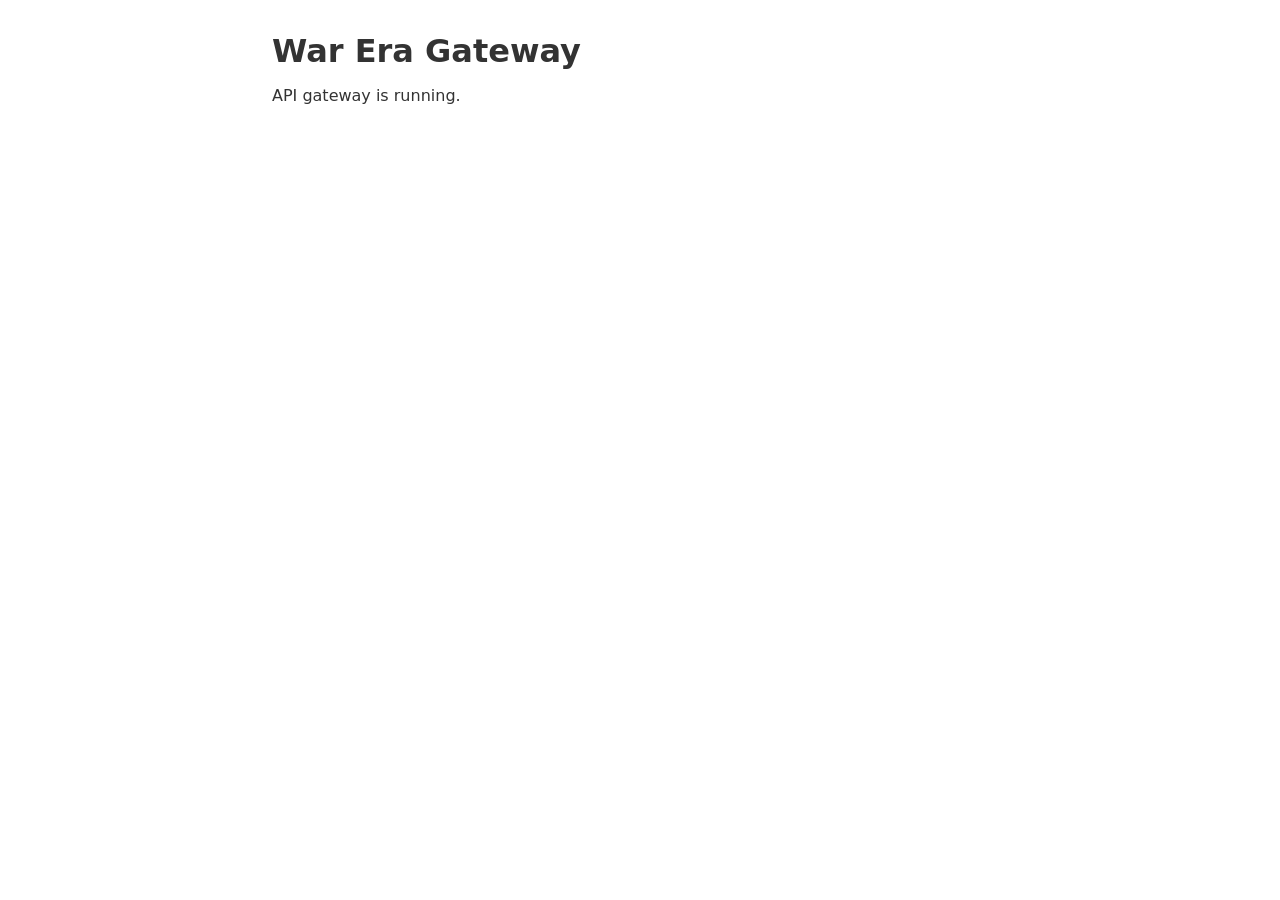
==== static/index.html @ 9d525f15 "Static files" ====
<!DOCTYPE html>
<html lang="en">
<head>
    <meta charset="UTF-8">
    <meta name="viewport" content="width=device-width, initial-scale=1.0">
    <title>War Era Gateway</title>
    <link rel="stylesheet" href="/static/style.css">
</head>
<body>
    <h1>War Era Gateway</h1>
    <p>API gateway is running.</p>
</body>
</html>
---- static/style.css ----
* {
    margin: 0;
    padding: 0;
    box-sizing: border-box;
}

body {
    font-family: system-ui, -apple-system, sans-serif;
    max-width: 800px;
    margin: 0 auto;
    padding: 2rem;
    color: #333;
}

h1 {
    margin-bottom: 1rem;
}
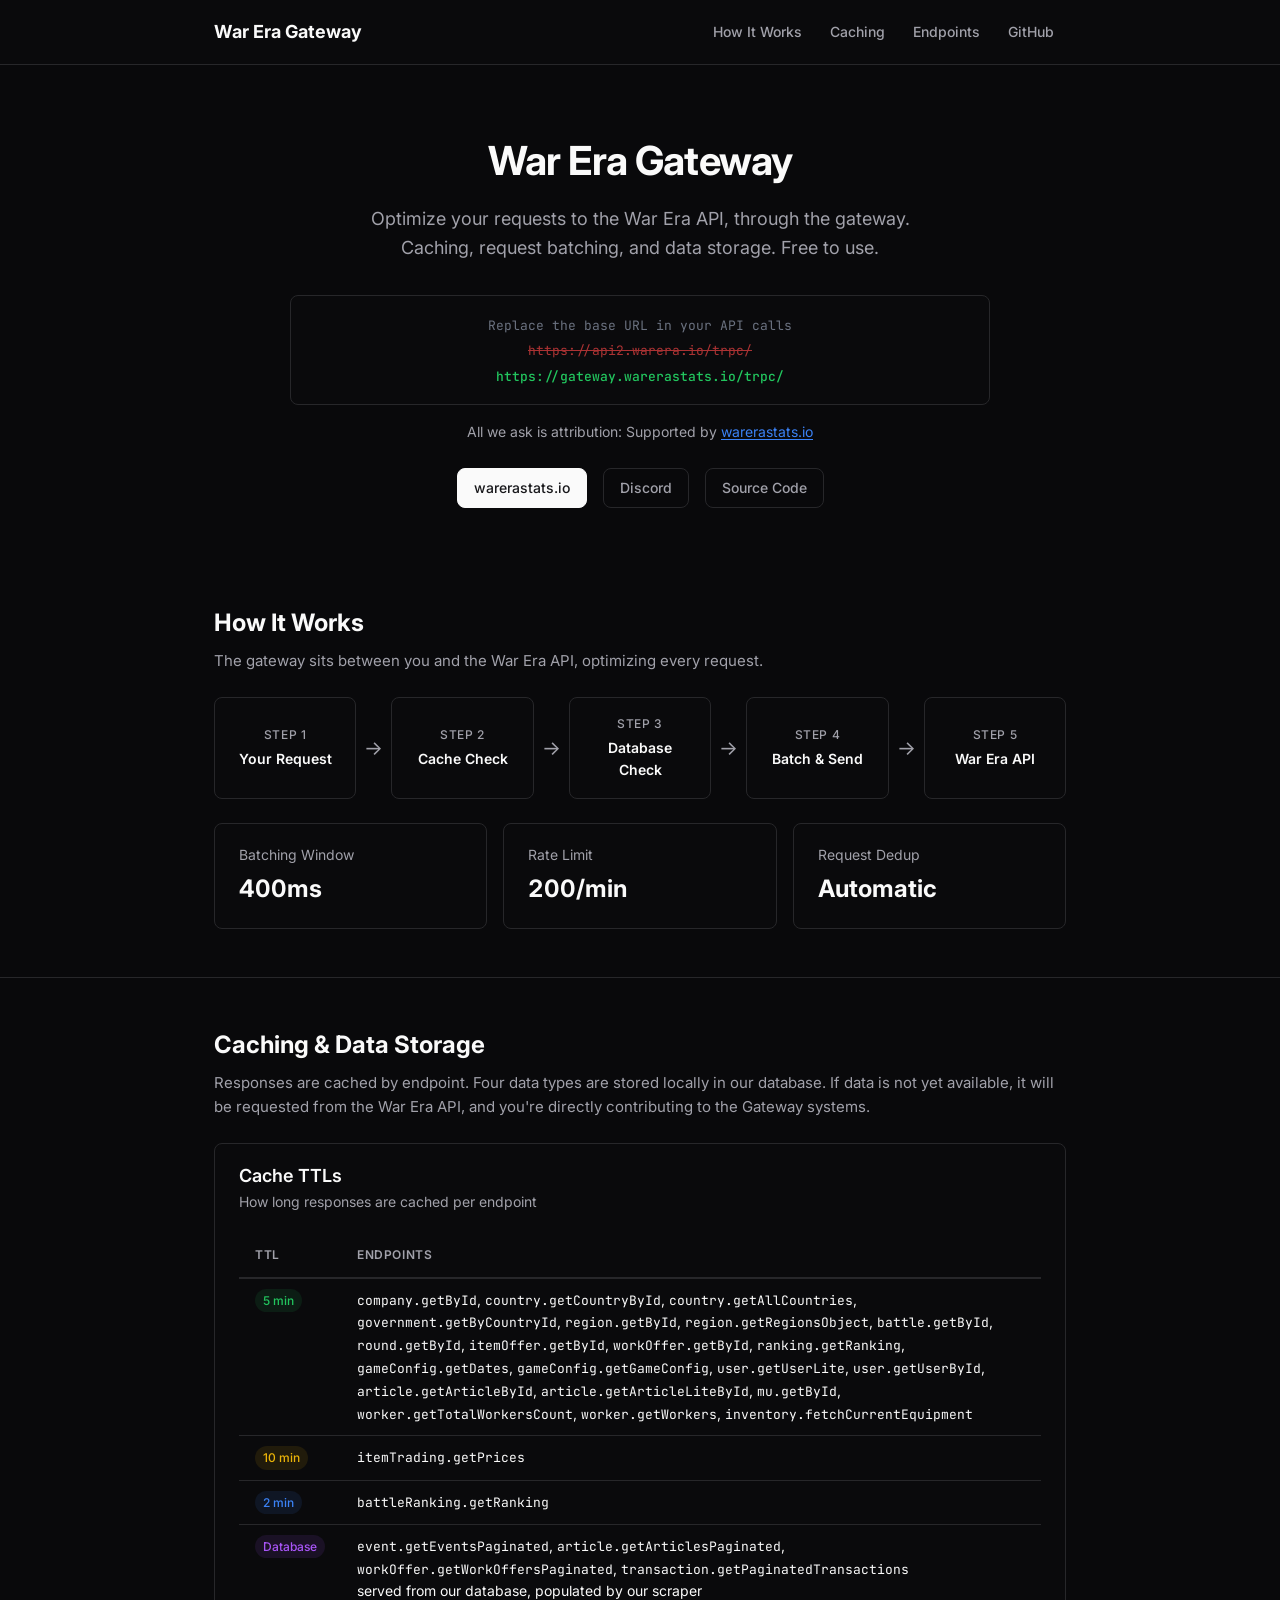
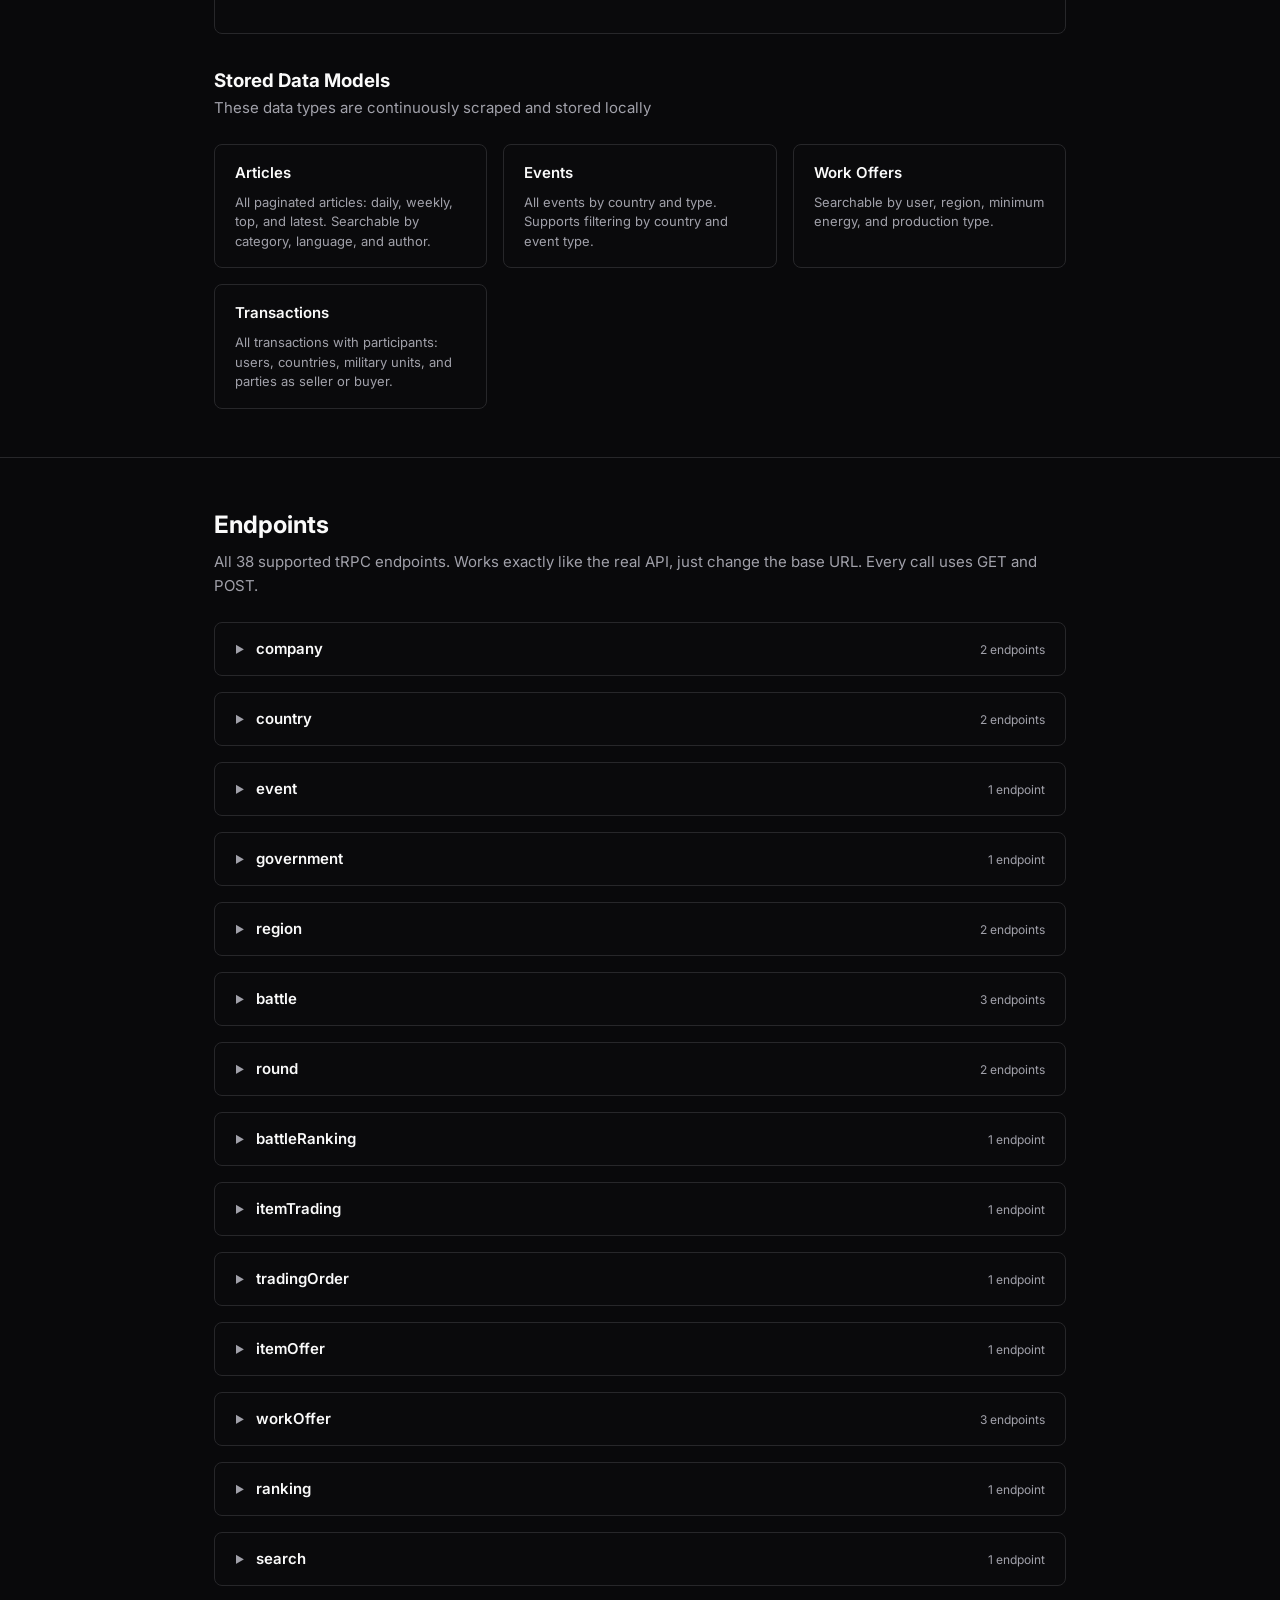
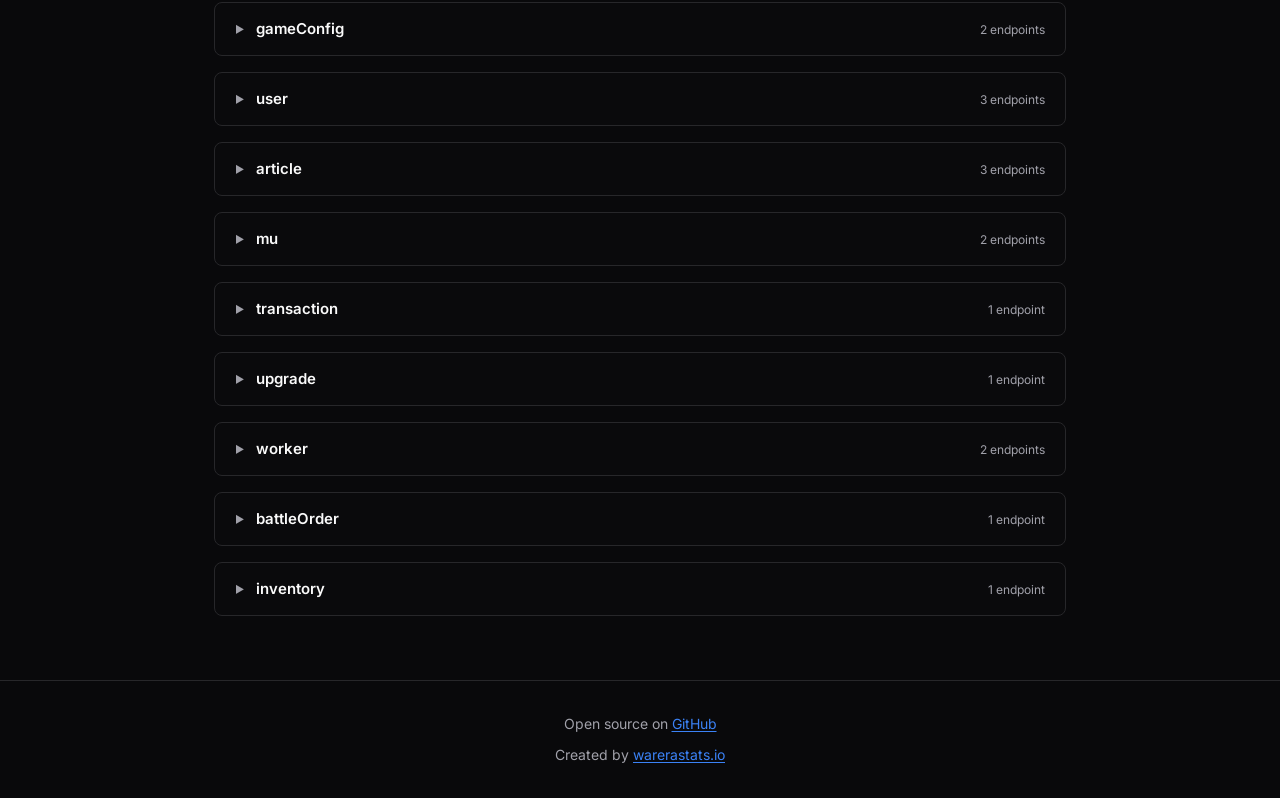
==== commit 35e2bdf8: "Readme & index page" ====
--- a/static/index.html
+++ b/static/index.html
@@ -1,13 +1,1778 @@
-<!DOCTYPE html>
+<!doctype html>
 <html lang="en">
-<head>
-    <meta charset="UTF-8">
-    <meta name="viewport" content="width=device-width, initial-scale=1.0">
+  <head>
+    <meta charset="UTF-8" />
+    <meta name="viewport" content="width=device-width, initial-scale=1.0" />
     <title>War Era Gateway</title>
-    <link rel="stylesheet" href="/static/style.css">
-</head>
-<body>
-    <h1>War Era Gateway</h1>
-    <p>API gateway is running.</p>
-</body>
+    <meta
+      name="description"
+      content="Optimize your requests to the War Era API with caching, batching, and data storage."
+    />
+    <link rel="preconnect" href="https://fonts.googleapis.com" />
+    <link rel="preconnect" href="https://fonts.gstatic.com" crossorigin />
+    <link
+      href="https://fonts.googleapis.com/css2?family=Inter:wght@400;500;600;700&family=JetBrains+Mono:wght@400;500&display=swap"
+      rel="stylesheet"
+    />
+    <link rel="stylesheet" href="/static/style.css" />
+  </head>
+  <body>
+    <nav class="nav">
+      <div class="container nav-inner">
+        <span class="nav-logo">War Era Gateway</span>
+        <div class="nav-links">
+          <a href="#how-it-works">How It Works</a>
+          <a href="#caching">Caching</a>
+          <a href="#endpoints">Endpoints</a>
+          <a
+            href="https://github.com/Hattorius/War-Era-Gateway"
+            target="_blank"
+            rel="noopener"
+            >GitHub</a
+          >
+        </div>
+      </div>
+    </nav>
+
+    <header class="hero">
+      <div class="container">
+        <h1>War Era Gateway</h1>
+        <p class="subtitle">
+          Optimize your requests to the War Era API, through the gateway.
+          Caching, request batching, and data storage. Free to use.
+        </p>
+
+        <div class="quickstart">
+          <div class="code-block">
+            <code
+              ><span class="comment"
+                >Replace the base URL in your API calls</span
+              ><br />
+              <span class="url-old">https://api2.warera.io/trpc/</span><br />
+              <span class="url-new"
+                >https://gateway.warerastats.io/trpc/</span
+              ></code
+            >
+          </div>
+          <p class="attribution">
+            All we ask is attribution: Supported by
+            <a href="https://warerastats.io/" target="_blank" rel="noopener"
+              >warerastats.io</a
+            >
+          </p>
+        </div>
+
+        <div class="hero-links">
+          <a
+            href="https://warerastats.io/"
+            target="_blank"
+            rel="noopener"
+            class="primary"
+            >warerastats.io</a
+          >
+          <a href="https://discord.gg/VFcpPDys4b" target="_blank" rel="noopener"
+            >Discord</a
+          >
+          <a
+            href="https://github.com/Hattorius/War-Era-Gateway"
+            target="_blank"
+            rel="noopener"
+            >Source Code</a
+          >
+        </div>
+      </div>
+    </header>
+
+    <section id="how-it-works">
+      <div class="container">
+        <div class="section-header">
+          <h2>How It Works</h2>
+          <p>
+            The gateway sits between you and the War Era API, optimizing every
+            request.
+          </p>
+        </div>
+
+        <div class="flow">
+          <div class="flow-step">
+            <span class="step-label">Step 1</span>
+            <span class="step-title">Your Request</span>
+          </div>
+          <div class="flow-arrow">&rarr;</div>
+          <div class="flow-step">
+            <span class="step-label">Step 2</span>
+            <span class="step-title">Cache Check</span>
+          </div>
+          <div class="flow-arrow">&rarr;</div>
+          <div class="flow-step">
+            <span class="step-label">Step 3</span>
+            <span class="step-title">Database Check</span>
+          </div>
+          <div class="flow-arrow">&rarr;</div>
+          <div class="flow-step">
+            <span class="step-label">Step 4</span>
+            <span class="step-title">Batch &amp; Send</span>
+          </div>
+          <div class="flow-arrow">&rarr;</div>
+          <div class="flow-step">
+            <span class="step-label">Step 5</span>
+            <span class="step-title">War Era API</span>
+          </div>
+        </div>
+
+        <div class="stats-row">
+          <div class="stat-card">
+            <p class="stat-label">Batching Window</p>
+            <p class="stat-value">400ms</p>
+          </div>
+          <div class="stat-card">
+            <p class="stat-label">Rate Limit</p>
+            <p class="stat-value">200/min</p>
+          </div>
+          <div class="stat-card">
+            <p class="stat-label">Request Dedup</p>
+            <p class="stat-value">Automatic</p>
+          </div>
+        </div>
+      </div>
+    </section>
+
+    <section id="caching">
+      <div class="container">
+        <div class="section-header">
+          <h2>Caching &amp; Data Storage</h2>
+          <p>
+            Responses are cached by endpoint. Four data types are stored locally
+            in our database. If data is not yet available, it will be
+            requested from the War Era API, and you're directly contributing to
+            the Gateway systems.
+          </p>
+        </div>
+
+        <div class="card">
+          <div class="card-header">
+            <h3 class="card-title">Cache TTLs</h3>
+            <p class="card-description">
+              How long responses are cached per endpoint
+            </p>
+          </div>
+          <div class="card-content">
+            <table class="cache-table">
+              <thead>
+                <tr>
+                  <th>TTL</th>
+                  <th>Endpoints</th>
+                </tr>
+              </thead>
+              <tbody>
+                <tr>
+                  <td><span class="badge badge-green">5 min</span></td>
+                  <td>
+                    <span class="mono">company.getById</span>,
+                    <span class="mono">country.getCountryById</span>,
+                    <span class="mono">country.getAllCountries</span>,
+                    <span class="mono">government.getByCountryId</span>,
+                    <span class="mono">region.getById</span>,
+                    <span class="mono">region.getRegionsObject</span>,
+                    <span class="mono">battle.getById</span>,
+                    <span class="mono">round.getById</span>,
+                    <span class="mono">itemOffer.getById</span>,
+                    <span class="mono">workOffer.getById</span>,
+                    <span class="mono">ranking.getRanking</span>,
+                    <span class="mono">gameConfig.getDates</span>,
+                    <span class="mono">gameConfig.getGameConfig</span>,
+                    <span class="mono">user.getUserLite</span>,
+                    <span class="mono">user.getUserById</span>,
+                    <span class="mono">article.getArticleById</span>,
+                    <span class="mono">article.getArticleLiteById</span>,
+                    <span class="mono">mu.getById</span>,
+                    <span class="mono">worker.getTotalWorkersCount</span>,
+                    <span class="mono">worker.getWorkers</span>,
+                    <span class="mono">inventory.fetchCurrentEquipment</span>
+                  </td>
+                </tr>
+                <tr>
+                  <td><span class="badge badge-yellow">10 min</span></td>
+                  <td><span class="mono">itemTrading.getPrices</span></td>
+                </tr>
+                <tr>
+                  <td><span class="badge badge-blue">2 min</span></td>
+                  <td><span class="mono">battleRanking.getRanking</span></td>
+                </tr>
+                <tr>
+                  <td><span class="badge badge-purple">Database</span></td>
+                  <td>
+                    <span class="mono">event.getEventsPaginated</span>,
+                    <span class="mono">article.getArticlesPaginated</span>,
+                    <span class="mono">workOffer.getWorkOffersPaginated</span>,
+                    <span class="mono"
+                      >transaction.getPaginatedTransactions</span
+                    ><br />
+                    served from our database, populated by our scraper
+                  </td>
+                </tr>
+              </tbody>
+            </table>
+          </div>
+        </div>
+
+        <div class="section-header" style="margin-top: 2rem">
+          <h3>Stored Data Models</h3>
+          <p>These data types are continuously scraped and stored locally</p>
+        </div>
+
+        <div class="models-grid">
+          <div class="model-card">
+            <h4>Articles</h4>
+            <p>
+              All paginated articles: daily, weekly, top, and latest. Searchable
+              by category, language, and author.
+            </p>
+          </div>
+          <div class="model-card">
+            <h4>Events</h4>
+            <p>
+              All events by country and type. Supports filtering by country and
+              event type.
+            </p>
+          </div>
+          <div class="model-card">
+            <h4>Work Offers</h4>
+            <p>
+              Searchable by user, region, minimum energy, and production type.
+            </p>
+          </div>
+          <div class="model-card">
+            <h4>Transactions</h4>
+            <p>
+              All transactions with participants: users, countries, military
+              units, and parties as seller or buyer.
+            </p>
+          </div>
+        </div>
+      </div>
+    </section>
+
+    <section id="endpoints">
+      <div class="container">
+        <div class="section-header">
+          <h2>Endpoints</h2>
+          <p>
+            All 38 supported tRPC endpoints. Works exactly like the real API,
+            just change the base URL. Every call uses GET and POST.
+          </p>
+        </div>
+
+        <details class="endpoint-group">
+          <summary>company <span class="tag-count">2 endpoints</span></summary>
+          <div class="endpoint-group-content">
+            <div class="endpoint">
+              <div class="endpoint-name">company.getById</div>
+              <div class="endpoint-desc">
+                Retrieves detailed information about a specific company
+              </div>
+              <div class="endpoint-cache">
+                <span class="badge badge-green">5 min cache</span>
+              </div>
+              <table class="params-table">
+                <thead>
+                  <tr>
+                    <th>Parameter</th>
+                    <th>Type</th>
+                    <th>Required</th>
+                    <th>Description</th>
+                  </tr>
+                </thead>
+                <tbody>
+                  <tr>
+                    <td class="param-name">companyId</td>
+                    <td class="param-type">string</td>
+                    <td class="param-required">required</td>
+                    <td>The unique identifier of the company</td>
+                  </tr>
+                </tbody>
+              </table>
+            </div>
+            <div class="endpoint">
+              <div class="endpoint-name">company.getCompanies</div>
+              <div class="endpoint-desc">
+                Retrieves a paginated list of companies with optional filtering
+              </div>
+              <table class="params-table">
+                <thead>
+                  <tr>
+                    <th>Parameter</th>
+                    <th>Type</th>
+                    <th>Required</th>
+                    <th>Description</th>
+                  </tr>
+                </thead>
+                <tbody>
+                  <tr>
+                    <td class="param-name">userId</td>
+                    <td class="param-type">string</td>
+                    <td class="param-optional">optional</td>
+                    <td>Filter companies by user ID</td>
+                  </tr>
+                  <tr>
+                    <td class="param-name">perPage</td>
+                    <td class="param-type">number</td>
+                    <td class="param-optional">optional</td>
+                    <td>
+                      Number of companies per page (1-100)
+                      <div class="param-meta">Default: <code>10</code></div>
+                    </td>
+                  </tr>
+                  <tr>
+                    <td class="param-name">cursor</td>
+                    <td class="param-type">string</td>
+                    <td class="param-optional">optional</td>
+                    <td>Pagination cursor for next page</td>
+                  </tr>
+                </tbody>
+              </table>
+            </div>
+          </div>
+        </details>
+
+        <details class="endpoint-group">
+          <summary>country <span class="tag-count">2 endpoints</span></summary>
+          <div class="endpoint-group-content">
+            <div class="endpoint">
+              <div class="endpoint-name">country.getCountryById</div>
+              <div class="endpoint-desc">
+                Retrieves detailed information about a specific country
+              </div>
+              <div class="endpoint-cache">
+                <span class="badge badge-green">5 min cache</span>
+              </div>
+              <table class="params-table">
+                <thead>
+                  <tr>
+                    <th>Parameter</th>
+                    <th>Type</th>
+                    <th>Required</th>
+                    <th>Description</th>
+                  </tr>
+                </thead>
+                <tbody>
+                  <tr>
+                    <td class="param-name">countryId</td>
+                    <td class="param-type">string</td>
+                    <td class="param-required">required</td>
+                    <td>The unique identifier of the country</td>
+                  </tr>
+                </tbody>
+              </table>
+            </div>
+            <div class="endpoint">
+              <div class="endpoint-name">country.getAllCountries</div>
+              <div class="endpoint-desc">
+                Retrieves a list of all available countries
+              </div>
+              <div class="endpoint-cache">
+                <span class="badge badge-green">5 min cache</span>
+              </div>
+              <p class="no-params">No parameters required</p>
+            </div>
+          </div>
+        </details>
+
+        <details class="endpoint-group">
+          <summary>event <span class="tag-count">1 endpoint</span></summary>
+          <div class="endpoint-group-content">
+            <div class="endpoint">
+              <div class="endpoint-name">event.getEventsPaginated</div>
+              <div class="endpoint-desc">
+                Retrieves a paginated list of events with optional country and
+                event type filters
+              </div>
+              <div class="endpoint-cache">
+                <span class="badge badge-purple">Database-backed</span>
+              </div>
+              <table class="params-table">
+                <thead>
+                  <tr>
+                    <th>Parameter</th>
+                    <th>Type</th>
+                    <th>Required</th>
+                    <th>Description</th>
+                  </tr>
+                </thead>
+                <tbody>
+                  <tr>
+                    <td class="param-name">limit</td>
+                    <td class="param-type">number</td>
+                    <td class="param-optional">optional</td>
+                    <td>
+                      The limit of events to get (1-100)
+                      <div class="param-meta">Default: <code>10</code></div>
+                    </td>
+                  </tr>
+                  <tr>
+                    <td class="param-name">cursor</td>
+                    <td class="param-type">string</td>
+                    <td class="param-optional">optional</td>
+                    <td>The cursor to get the next events</td>
+                  </tr>
+                  <tr>
+                    <td class="param-name">countryId</td>
+                    <td class="param-type">string</td>
+                    <td class="param-optional">optional</td>
+                    <td>Filter events by country ID</td>
+                  </tr>
+                  <tr>
+                    <td class="param-name">eventTypes</td>
+                    <td class="param-type">array</td>
+                    <td class="param-optional">optional</td>
+                    <td>
+                      Filter events by event types
+                      <div class="param-meta">
+                        Values:
+                        <span class="enum-values"
+                          >warDeclared, peace_agreement, battleOpened,
+                          battleEnded, newPresident, regionTransfer, peaceMade,
+                          countryMoneyTransfer, depositDiscovered,
+                          depositDepleted, systemRevolt, bankruptcy,
+                          allianceFormed, allianceBroken, regionLiberated,
+                          strategicResourcesReshuffled, resistanceIncreased,
+                          resistanceDecreased, revolutionStarted,
+                          revolutionEnded, financedRevolt</span
+                        >
+                      </div>
+                    </td>
+                  </tr>
+                </tbody>
+              </table>
+            </div>
+          </div>
+        </details>
+
+        <details class="endpoint-group">
+          <summary>
+            government <span class="tag-count">1 endpoint</span>
+          </summary>
+          <div class="endpoint-group-content">
+            <div class="endpoint">
+              <div class="endpoint-name">government.getByCountryId</div>
+              <div class="endpoint-desc">
+                Retrieves government information for a specific country
+              </div>
+              <div class="endpoint-cache">
+                <span class="badge badge-green">5 min cache</span>
+              </div>
+              <table class="params-table">
+                <thead>
+                  <tr>
+                    <th>Parameter</th>
+                    <th>Type</th>
+                    <th>Required</th>
+                    <th>Description</th>
+                  </tr>
+                </thead>
+                <tbody>
+                  <tr>
+                    <td class="param-name">countryId</td>
+                    <td class="param-type">string</td>
+                    <td class="param-required">required</td>
+                    <td>The unique identifier of the country</td>
+                  </tr>
+                </tbody>
+              </table>
+            </div>
+          </div>
+        </details>
+
+        <details class="endpoint-group">
+          <summary>region <span class="tag-count">2 endpoints</span></summary>
+          <div class="endpoint-group-content">
+            <div class="endpoint">
+              <div class="endpoint-name">region.getById</div>
+              <div class="endpoint-desc">
+                Retrieves detailed information about a specific region
+              </div>
+              <div class="endpoint-cache">
+                <span class="badge badge-green">5 min cache</span>
+              </div>
+              <table class="params-table">
+                <thead>
+                  <tr>
+                    <th>Parameter</th>
+                    <th>Type</th>
+                    <th>Required</th>
+                    <th>Description</th>
+                  </tr>
+                </thead>
+                <tbody>
+                  <tr>
+                    <td class="param-name">regionId</td>
+                    <td class="param-type">string</td>
+                    <td class="param-required">required</td>
+                    <td>The unique identifier of the region</td>
+                  </tr>
+                </tbody>
+              </table>
+            </div>
+            <div class="endpoint">
+              <div class="endpoint-name">region.getRegionsObject</div>
+              <div class="endpoint-desc">
+                Retrieves a complete object containing all available regions
+              </div>
+              <div class="endpoint-cache">
+                <span class="badge badge-green">5 min cache</span>
+              </div>
+              <p class="no-params">No parameters required</p>
+            </div>
+          </div>
+        </details>
+
+        <details class="endpoint-group">
+          <summary>battle <span class="tag-count">3 endpoints</span></summary>
+          <div class="endpoint-group-content">
+            <div class="endpoint">
+              <div class="endpoint-name">battle.getById</div>
+              <div class="endpoint-desc">
+                Retrieves detailed information about a specific battle
+              </div>
+              <div class="endpoint-cache">
+                <span class="badge badge-green">5 min cache</span>
+              </div>
+              <table class="params-table">
+                <thead>
+                  <tr>
+                    <th>Parameter</th>
+                    <th>Type</th>
+                    <th>Required</th>
+                    <th>Description</th>
+                  </tr>
+                </thead>
+                <tbody>
+                  <tr>
+                    <td class="param-name">battleId</td>
+                    <td class="param-type">string</td>
+                    <td class="param-required">required</td>
+                    <td>The unique identifier of the battle</td>
+                  </tr>
+                </tbody>
+              </table>
+            </div>
+            <div class="endpoint">
+              <div class="endpoint-name">battle.getLiveBattleData</div>
+              <div class="endpoint-desc">
+                Retrieves real-time battle data including current round
+                information
+              </div>
+              <table class="params-table">
+                <thead>
+                  <tr>
+                    <th>Parameter</th>
+                    <th>Type</th>
+                    <th>Required</th>
+                    <th>Description</th>
+                  </tr>
+                </thead>
+                <tbody>
+                  <tr>
+                    <td class="param-name">battleId</td>
+                    <td class="param-type">string</td>
+                    <td class="param-required">required</td>
+                    <td>The unique identifier of the battle</td>
+                  </tr>
+                  <tr>
+                    <td class="param-name">roundNumber</td>
+                    <td class="param-type">number</td>
+                    <td class="param-optional">optional</td>
+                    <td>Optional specific round number to retrieve</td>
+                  </tr>
+                </tbody>
+              </table>
+            </div>
+            <div class="endpoint">
+              <div class="endpoint-name">battle.getBattles</div>
+              <div class="endpoint-desc">Retrieves a list of battles</div>
+              <table class="params-table">
+                <thead>
+                  <tr>
+                    <th>Parameter</th>
+                    <th>Type</th>
+                    <th>Required</th>
+                    <th>Description</th>
+                  </tr>
+                </thead>
+                <tbody>
+                  <tr>
+                    <td class="param-name">isActive</td>
+                    <td class="param-type">boolean</td>
+                    <td class="param-optional">optional</td>
+                    <td>Whether to get active battles</td>
+                  </tr>
+                  <tr>
+                    <td class="param-name">limit</td>
+                    <td class="param-type">number</td>
+                    <td class="param-optional">optional</td>
+                    <td>
+                      The limit of battles to get (1-100)
+                      <div class="param-meta">Default: <code>10</code></div>
+                    </td>
+                  </tr>
+                  <tr>
+                    <td class="param-name">cursor</td>
+                    <td class="param-type">string</td>
+                    <td class="param-optional">optional</td>
+                    <td>The cursor to get the next battles</td>
+                  </tr>
+                  <tr>
+                    <td class="param-name">direction</td>
+                    <td class="param-type">string</td>
+                    <td class="param-optional">optional</td>
+                    <td>
+                      The direction to get the battles
+                      <div class="param-meta">
+                        Values:
+                        <span class="enum-values">forward, backward</span>
+                      </div>
+                    </td>
+                  </tr>
+                  <tr>
+                    <td class="param-name">filter</td>
+                    <td class="param-type">string</td>
+                    <td class="param-optional">optional</td>
+                    <td>
+                      Filter type for battles
+                      <div class="param-meta">
+                        Values:
+                        <span class="enum-values"
+                          >all, yourCountry, yourEnemies</span
+                        >
+                      </div>
+                    </td>
+                  </tr>
+                  <tr>
+                    <td class="param-name">defenderRegionId</td>
+                    <td class="param-type">string</td>
+                    <td class="param-optional">optional</td>
+                    <td>Filter battles by defender region ID</td>
+                  </tr>
+                  <tr>
+                    <td class="param-name">warId</td>
+                    <td class="param-type">string</td>
+                    <td class="param-optional">optional</td>
+                    <td>Filter battles by war ID</td>
+                  </tr>
+                  <tr>
+                    <td class="param-name">countryId</td>
+                    <td class="param-type">string</td>
+                    <td class="param-optional">optional</td>
+                    <td>Filter battles by country ID</td>
+                  </tr>
+                </tbody>
+              </table>
+            </div>
+          </div>
+        </details>
+
+        <details class="endpoint-group">
+          <summary>round <span class="tag-count">2 endpoints</span></summary>
+          <div class="endpoint-group-content">
+            <div class="endpoint">
+              <div class="endpoint-name">round.getById</div>
+              <div class="endpoint-desc">
+                Retrieves detailed information about a specific battle round
+              </div>
+              <div class="endpoint-cache">
+                <span class="badge badge-green">5 min cache</span>
+              </div>
+              <table class="params-table">
+                <thead>
+                  <tr>
+                    <th>Parameter</th>
+                    <th>Type</th>
+                    <th>Required</th>
+                    <th>Description</th>
+                  </tr>
+                </thead>
+                <tbody>
+                  <tr>
+                    <td class="param-name">roundId</td>
+                    <td class="param-type">string</td>
+                    <td class="param-required">required</td>
+                    <td>The unique identifier of the round</td>
+                  </tr>
+                </tbody>
+              </table>
+            </div>
+            <div class="endpoint">
+              <div class="endpoint-name">round.getLastHits</div>
+              <div class="endpoint-desc">
+                Retrieves the most recent hits/damages in a specific battle
+                round
+              </div>
+              <table class="params-table">
+                <thead>
+                  <tr>
+                    <th>Parameter</th>
+                    <th>Type</th>
+                    <th>Required</th>
+                    <th>Description</th>
+                  </tr>
+                </thead>
+                <tbody>
+                  <tr>
+                    <td class="param-name">roundId</td>
+                    <td class="param-type">string</td>
+                    <td class="param-required">required</td>
+                    <td>The unique identifier of the round</td>
+                  </tr>
+                </tbody>
+              </table>
+            </div>
+          </div>
+        </details>
+
+        <details class="endpoint-group">
+          <summary>
+            battleRanking <span class="tag-count">1 endpoint</span>
+          </summary>
+          <div class="endpoint-group-content">
+            <div class="endpoint">
+              <div class="endpoint-name">battleRanking.getRanking</div>
+              <div class="endpoint-desc">
+                Retrieves damage, ground, or money rankings for users or
+                countries in battles, rounds, or wars
+              </div>
+              <div class="endpoint-cache">
+                <span class="badge badge-blue">2 min cache</span>
+              </div>
+              <table class="params-table">
+                <thead>
+                  <tr>
+                    <th>Parameter</th>
+                    <th>Type</th>
+                    <th>Required</th>
+                    <th>Description</th>
+                  </tr>
+                </thead>
+                <tbody>
+                  <tr>
+                    <td class="param-name">dataType</td>
+                    <td class="param-type">string</td>
+                    <td class="param-required">required</td>
+                    <td>
+                      Type of ranking data to retrieve
+                      <div class="param-meta">
+                        Values:
+                        <span class="enum-values">damage, points, money</span>
+                      </div>
+                    </td>
+                  </tr>
+                  <tr>
+                    <td class="param-name">type</td>
+                    <td class="param-type">string</td>
+                    <td class="param-required">required</td>
+                    <td>
+                      Whether to rank by user or country
+                      <div class="param-meta">
+                        Values:
+                        <span class="enum-values">user, country, mu</span>
+                      </div>
+                    </td>
+                  </tr>
+                  <tr>
+                    <td class="param-name">side</td>
+                    <td class="param-type">string</td>
+                    <td class="param-required">required</td>
+                    <td>
+                      Which side of the battle to rank
+                      <div class="param-meta">
+                        Values:
+                        <span class="enum-values"
+                          >attacker, defender, merged</span
+                        >
+                      </div>
+                    </td>
+                  </tr>
+                  <tr>
+                    <td class="param-name">battleId</td>
+                    <td class="param-type">string</td>
+                    <td class="param-optional">optional</td>
+                    <td>Optional battle ID to filter rankings</td>
+                  </tr>
+                  <tr>
+                    <td class="param-name">roundId</td>
+                    <td class="param-type">string</td>
+                    <td class="param-optional">optional</td>
+                    <td>Optional round ID to filter rankings</td>
+                  </tr>
+                  <tr>
+                    <td class="param-name">warId</td>
+                    <td class="param-type">string</td>
+                    <td class="param-optional">optional</td>
+                    <td>Optional war ID to filter rankings</td>
+                  </tr>
+                </tbody>
+              </table>
+            </div>
+          </div>
+        </details>
+
+        <details class="endpoint-group">
+          <summary>
+            itemTrading <span class="tag-count">1 endpoint</span>
+          </summary>
+          <div class="endpoint-group-content">
+            <div class="endpoint">
+              <div class="endpoint-name">itemTrading.getPrices</div>
+              <div class="endpoint-desc">
+                Retrieves current market prices for all tradeable items
+              </div>
+              <div class="endpoint-cache">
+                <span class="badge badge-yellow">10 min cache</span>
+              </div>
+              <p class="no-params">No parameters required</p>
+            </div>
+          </div>
+        </details>
+
+        <details class="endpoint-group">
+          <summary>
+            tradingOrder <span class="tag-count">1 endpoint</span>
+          </summary>
+          <div class="endpoint-group-content">
+            <div class="endpoint">
+              <div class="endpoint-name">tradingOrder.getTopOrders</div>
+              <div class="endpoint-desc">
+                Retrieves the best orders for an item
+              </div>
+              <table class="params-table">
+                <thead>
+                  <tr>
+                    <th>Parameter</th>
+                    <th>Type</th>
+                    <th>Required</th>
+                    <th>Description</th>
+                  </tr>
+                </thead>
+                <tbody>
+                  <tr>
+                    <td class="param-name">itemCode</td>
+                    <td class="param-type">string</td>
+                    <td class="param-required">required</td>
+                    <td>The item code to get orders for</td>
+                  </tr>
+                  <tr>
+                    <td class="param-name">limit</td>
+                    <td class="param-type">integer</td>
+                    <td class="param-optional">optional</td>
+                    <td>
+                      The limit of orders to get (max 100)
+                      <div class="param-meta">Default: <code>10</code></div>
+                    </td>
+                  </tr>
+                </tbody>
+              </table>
+            </div>
+          </div>
+        </details>
+
+        <details class="endpoint-group">
+          <summary>itemOffer <span class="tag-count">1 endpoint</span></summary>
+          <div class="endpoint-group-content">
+            <div class="endpoint">
+              <div class="endpoint-name">itemOffer.getById</div>
+              <div class="endpoint-desc">
+                Retrieves detailed information about a specific item offer
+              </div>
+              <div class="endpoint-cache">
+                <span class="badge badge-green">5 min cache</span>
+              </div>
+              <table class="params-table">
+                <thead>
+                  <tr>
+                    <th>Parameter</th>
+                    <th>Type</th>
+                    <th>Required</th>
+                    <th>Description</th>
+                  </tr>
+                </thead>
+                <tbody>
+                  <tr>
+                    <td class="param-name">itemOfferId</td>
+                    <td class="param-type">string</td>
+                    <td class="param-required">required</td>
+                    <td>The unique identifier of the item offer</td>
+                  </tr>
+                </tbody>
+              </table>
+            </div>
+          </div>
+        </details>
+
+        <details class="endpoint-group">
+          <summary>
+            workOffer <span class="tag-count">3 endpoints</span>
+          </summary>
+          <div class="endpoint-group-content">
+            <div class="endpoint">
+              <div class="endpoint-name">workOffer.getById</div>
+              <div class="endpoint-desc">
+                Retrieves detailed information about a specific work offer
+              </div>
+              <div class="endpoint-cache">
+                <span class="badge badge-green">5 min cache</span>
+              </div>
+              <table class="params-table">
+                <thead>
+                  <tr>
+                    <th>Parameter</th>
+                    <th>Type</th>
+                    <th>Required</th>
+                    <th>Description</th>
+                  </tr>
+                </thead>
+                <tbody>
+                  <tr>
+                    <td class="param-name">workOfferId</td>
+                    <td class="param-type">string</td>
+                    <td class="param-required">required</td>
+                    <td>The unique identifier of the work offer</td>
+                  </tr>
+                </tbody>
+              </table>
+            </div>
+            <div class="endpoint">
+              <div class="endpoint-name">workOffer.getWorkOfferByCompanyId</div>
+              <div class="endpoint-desc">
+                Retrieves work offer for a specific company
+              </div>
+              <table class="params-table">
+                <thead>
+                  <tr>
+                    <th>Parameter</th>
+                    <th>Type</th>
+                    <th>Required</th>
+                    <th>Description</th>
+                  </tr>
+                </thead>
+                <tbody>
+                  <tr>
+                    <td class="param-name">companyId</td>
+                    <td class="param-type">string</td>
+                    <td class="param-required">required</td>
+                    <td>The unique identifier of the company</td>
+                  </tr>
+                </tbody>
+              </table>
+            </div>
+            <div class="endpoint">
+              <div class="endpoint-name">workOffer.getWorkOffersPaginated</div>
+              <div class="endpoint-desc">
+                Retrieves a paginated list of work offers with optional user and
+                region filtering
+              </div>
+              <div class="endpoint-cache">
+                <span class="badge badge-purple">Database-backed</span>
+              </div>
+              <table class="params-table">
+                <thead>
+                  <tr>
+                    <th>Parameter</th>
+                    <th>Type</th>
+                    <th>Required</th>
+                    <th>Description</th>
+                  </tr>
+                </thead>
+                <tbody>
+                  <tr>
+                    <td class="param-name">userId</td>
+                    <td class="param-type">string</td>
+                    <td class="param-optional">optional</td>
+                    <td>Filter by user ID</td>
+                  </tr>
+                  <tr>
+                    <td class="param-name">regionId</td>
+                    <td class="param-type">string</td>
+                    <td class="param-optional">optional</td>
+                    <td>Filter by region ID</td>
+                  </tr>
+                  <tr>
+                    <td class="param-name">cursor</td>
+                    <td class="param-type">string</td>
+                    <td class="param-optional">optional</td>
+                    <td>Pagination cursor</td>
+                  </tr>
+                  <tr>
+                    <td class="param-name">limit</td>
+                    <td class="param-type">integer</td>
+                    <td class="param-optional">optional</td>
+                    <td>
+                      Number of results
+                      <div class="param-meta">Default: <code>10</code></div>
+                    </td>
+                  </tr>
+                  <tr>
+                    <td class="param-name">energy</td>
+                    <td class="param-type">number</td>
+                    <td class="param-optional">optional</td>
+                    <td>Minimum energy filter (min 0)</td>
+                  </tr>
+                  <tr>
+                    <td class="param-name">production</td>
+                    <td class="param-type">number</td>
+                    <td class="param-optional">optional</td>
+                    <td>Minimum production filter (min 0)</td>
+                  </tr>
+                  <tr>
+                    <td class="param-name">citizenship</td>
+                    <td class="param-type">string</td>
+                    <td class="param-optional">optional</td>
+                    <td>Filter by citizenship</td>
+                  </tr>
+                </tbody>
+              </table>
+            </div>
+          </div>
+        </details>
+
+        <details class="endpoint-group">
+          <summary>ranking <span class="tag-count">1 endpoint</span></summary>
+          <div class="endpoint-group-content">
+            <div class="endpoint">
+              <div class="endpoint-name">ranking.getRanking</div>
+              <div class="endpoint-desc">
+                Retrieves ranking data for the specified ranking type
+              </div>
+              <div class="endpoint-cache">
+                <span class="badge badge-green">5 min cache</span>
+              </div>
+              <table class="params-table">
+                <thead>
+                  <tr>
+                    <th>Parameter</th>
+                    <th>Type</th>
+                    <th>Required</th>
+                    <th>Description</th>
+                  </tr>
+                </thead>
+                <tbody>
+                  <tr>
+                    <td class="param-name">rankingType</td>
+                    <td class="param-type">string</td>
+                    <td class="param-required">required</td>
+                    <td>
+                      The type of ranking to retrieve
+                      <div class="param-meta">
+                        Values:
+                        <span class="enum-values"
+                          >weeklyCountryDamages, weeklyCountryDamagesPerCitizen,
+                          countryRegionDiff, countryDevelopment,
+                          countryActivePopulation, countryDamages,
+                          countryWealth, countryProductionBonus, countryBounty,
+                          weeklyUserDamages, userDamages, userWealth, userLevel,
+                          userReferrals, userSubscribers, userTerrain,
+                          userPremiumMonths, userPremiumGifts, userCasesOpened,
+                          userGemsPurchased, userBounty, muWeeklyDamages,
+                          muDamages, muTerrain, muWealth, muBounty</span
+                        >
+                      </div>
+                    </td>
+                  </tr>
+                </tbody>
+              </table>
+            </div>
+          </div>
+        </details>
+
+        <details class="endpoint-group">
+          <summary>search <span class="tag-count">1 endpoint</span></summary>
+          <div class="endpoint-group-content">
+            <div class="endpoint">
+              <div class="endpoint-name">search.searchAnything</div>
+              <div class="endpoint-desc">
+                Performs a global search across users, countries, regions,
+                military units, parties, and other entities
+              </div>
+              <table class="params-table">
+                <thead>
+                  <tr>
+                    <th>Parameter</th>
+                    <th>Type</th>
+                    <th>Required</th>
+                    <th>Description</th>
+                  </tr>
+                </thead>
+                <tbody>
+                  <tr>
+                    <td class="param-name">searchText</td>
+                    <td class="param-type">string</td>
+                    <td class="param-required">required</td>
+                    <td>The search query string</td>
+                  </tr>
+                </tbody>
+              </table>
+            </div>
+          </div>
+        </details>
+
+        <details class="endpoint-group">
+          <summary>
+            gameConfig <span class="tag-count">2 endpoints</span>
+          </summary>
+          <div class="endpoint-group-content">
+            <div class="endpoint">
+              <div class="endpoint-name">gameConfig.getDates</div>
+              <div class="endpoint-desc">
+                Retrieves game-related dates and timings
+              </div>
+              <div class="endpoint-cache">
+                <span class="badge badge-green">5 min cache</span>
+              </div>
+              <p class="no-params">No parameters required</p>
+            </div>
+            <div class="endpoint">
+              <div class="endpoint-name">gameConfig.getGameConfig</div>
+              <div class="endpoint-desc">
+                Retrieves static game configuration
+              </div>
+              <div class="endpoint-cache">
+                <span class="badge badge-green">5 min cache</span>
+              </div>
+              <p class="no-params">No parameters required</p>
+            </div>
+          </div>
+        </details>
+
+        <details class="endpoint-group">
+          <summary>user <span class="tag-count">3 endpoints</span></summary>
+          <div class="endpoint-group-content">
+            <div class="endpoint">
+              <div class="endpoint-name">user.getUserLite</div>
+              <div class="endpoint-desc">
+                Retrieves basic public information about a user including
+                username, skills, and rankings
+              </div>
+              <div class="endpoint-cache">
+                <span class="badge badge-green">5 min cache</span>
+              </div>
+              <table class="params-table">
+                <thead>
+                  <tr>
+                    <th>Parameter</th>
+                    <th>Type</th>
+                    <th>Required</th>
+                    <th>Description</th>
+                  </tr>
+                </thead>
+                <tbody>
+                  <tr>
+                    <td class="param-name">userId</td>
+                    <td class="param-type">string</td>
+                    <td class="param-required">required</td>
+                    <td>The unique identifier of the user</td>
+                  </tr>
+                </tbody>
+              </table>
+            </div>
+            <div class="endpoint">
+              <div class="endpoint-name">user.getUsersByCountry</div>
+              <div class="endpoint-desc">
+                Retrieves a list of users by country
+              </div>
+              <table class="params-table">
+                <thead>
+                  <tr>
+                    <th>Parameter</th>
+                    <th>Type</th>
+                    <th>Required</th>
+                    <th>Description</th>
+                  </tr>
+                </thead>
+                <tbody>
+                  <tr>
+                    <td class="param-name">countryId</td>
+                    <td class="param-type">string</td>
+                    <td class="param-required">required</td>
+                    <td>The country ID</td>
+                  </tr>
+                  <tr>
+                    <td class="param-name">limit</td>
+                    <td class="param-type">number</td>
+                    <td class="param-optional">optional</td>
+                    <td>
+                      Number of results (1-100)
+                      <div class="param-meta">Default: <code>10</code></div>
+                    </td>
+                  </tr>
+                  <tr>
+                    <td class="param-name">cursor</td>
+                    <td class="param-type">string</td>
+                    <td class="param-optional">optional</td>
+                    <td>Pagination cursor</td>
+                  </tr>
+                </tbody>
+              </table>
+            </div>
+            <div class="endpoint">
+              <div class="endpoint-name">user.getUserById</div>
+              <div class="endpoint-desc">
+                Retrieves public information about a user by their ID
+              </div>
+              <div class="endpoint-cache">
+                <span class="badge badge-green">5 min cache</span>
+              </div>
+              <table class="params-table">
+                <thead>
+                  <tr>
+                    <th>Parameter</th>
+                    <th>Type</th>
+                    <th>Required</th>
+                    <th>Description</th>
+                  </tr>
+                </thead>
+                <tbody>
+                  <tr>
+                    <td class="param-name">userId</td>
+                    <td class="param-type">string</td>
+                    <td class="param-required">required</td>
+                    <td>The unique identifier of the user</td>
+                  </tr>
+                </tbody>
+              </table>
+            </div>
+          </div>
+        </details>
+
+        <details class="endpoint-group">
+          <summary>article <span class="tag-count">3 endpoints</span></summary>
+          <div class="endpoint-group-content">
+            <div class="endpoint">
+              <div class="endpoint-name">article.getArticleById</div>
+              <div class="endpoint-desc">
+                Retrieves detailed information about a specific article
+              </div>
+              <div class="endpoint-cache">
+                <span class="badge badge-green">5 min cache</span>
+              </div>
+              <table class="params-table">
+                <thead>
+                  <tr>
+                    <th>Parameter</th>
+                    <th>Type</th>
+                    <th>Required</th>
+                    <th>Description</th>
+                  </tr>
+                </thead>
+                <tbody>
+                  <tr>
+                    <td class="param-name">articleId</td>
+                    <td class="param-type">string</td>
+                    <td class="param-required">required</td>
+                    <td>The ID of the article to get</td>
+                  </tr>
+                </tbody>
+              </table>
+            </div>
+            <div class="endpoint">
+              <div class="endpoint-name">article.getArticleLiteById</div>
+              <div class="endpoint-desc">
+                Retrieves only the title and basic stats of an article without
+                counting as a view
+              </div>
+              <div class="endpoint-cache">
+                <span class="badge badge-green">5 min cache</span>
+              </div>
+              <table class="params-table">
+                <thead>
+                  <tr>
+                    <th>Parameter</th>
+                    <th>Type</th>
+                    <th>Required</th>
+                    <th>Description</th>
+                  </tr>
+                </thead>
+                <tbody>
+                  <tr>
+                    <td class="param-name">articleId</td>
+                    <td class="param-type">string</td>
+                    <td class="param-required">required</td>
+                    <td>The ID of the article to get</td>
+                  </tr>
+                </tbody>
+              </table>
+            </div>
+            <div class="endpoint">
+              <div class="endpoint-name">article.getArticlesPaginated</div>
+              <div class="endpoint-desc">
+                Retrieves a paginated list of articles
+              </div>
+              <div class="endpoint-cache">
+                <span class="badge badge-purple">Database-backed</span>
+              </div>
+              <table class="params-table">
+                <thead>
+                  <tr>
+                    <th>Parameter</th>
+                    <th>Type</th>
+                    <th>Required</th>
+                    <th>Description</th>
+                  </tr>
+                </thead>
+                <tbody>
+                  <tr>
+                    <td class="param-name">type</td>
+                    <td class="param-type">string</td>
+                    <td class="param-required">required</td>
+                    <td>
+                      The type of articles to get
+                      <div class="param-meta">
+                        Values:
+                        <span class="enum-values"
+                          >daily, weekly, top, my, subscriptions, last</span
+                        >
+                      </div>
+                    </td>
+                  </tr>
+                  <tr>
+                    <td class="param-name">limit</td>
+                    <td class="param-type">number</td>
+                    <td class="param-optional">optional</td>
+                    <td>
+                      The limit of articles to get (1-100)
+                      <div class="param-meta">Default: <code>10</code></div>
+                    </td>
+                  </tr>
+                  <tr>
+                    <td class="param-name">cursor</td>
+                    <td class="param-type">string</td>
+                    <td class="param-optional">optional</td>
+                    <td>Pagination cursor</td>
+                  </tr>
+                  <tr>
+                    <td class="param-name">userId</td>
+                    <td class="param-type">string</td>
+                    <td class="param-optional">optional</td>
+                    <td>The user ID to get articles for</td>
+                  </tr>
+                  <tr>
+                    <td class="param-name">categories</td>
+                    <td class="param-type">array</td>
+                    <td class="param-optional">optional</td>
+                    <td>The categories to filter by</td>
+                  </tr>
+                  <tr>
+                    <td class="param-name">languages</td>
+                    <td class="param-type">array</td>
+                    <td class="param-optional">optional</td>
+                    <td>The languages to filter by</td>
+                  </tr>
+                  <tr>
+                    <td class="param-name">positiveScoreOnly</td>
+                    <td class="param-type">boolean</td>
+                    <td class="param-optional">optional</td>
+                    <td>Only show articles with a positive score</td>
+                  </tr>
+                </tbody>
+              </table>
+            </div>
+          </div>
+        </details>
+
+        <details class="endpoint-group">
+          <summary>mu <span class="tag-count">2 endpoints</span></summary>
+          <div class="endpoint-group-content">
+            <div class="endpoint">
+              <div class="endpoint-name">mu.getById</div>
+              <div class="endpoint-desc">
+                Retrieves detailed information about a specific military unit
+              </div>
+              <div class="endpoint-cache">
+                <span class="badge badge-green">5 min cache</span>
+              </div>
+              <table class="params-table">
+                <thead>
+                  <tr>
+                    <th>Parameter</th>
+                    <th>Type</th>
+                    <th>Required</th>
+                    <th>Description</th>
+                  </tr>
+                </thead>
+                <tbody>
+                  <tr>
+                    <td class="param-name">muId</td>
+                    <td class="param-type">string</td>
+                    <td class="param-required">required</td>
+                    <td>The unique identifier of the military unit</td>
+                  </tr>
+                </tbody>
+              </table>
+            </div>
+            <div class="endpoint">
+              <div class="endpoint-name">mu.getManyPaginated</div>
+              <div class="endpoint-desc">
+                Retrieves a paginated list of military units with optional
+                filters
+              </div>
+              <table class="params-table">
+                <thead>
+                  <tr>
+                    <th>Parameter</th>
+                    <th>Type</th>
+                    <th>Required</th>
+                    <th>Description</th>
+                  </tr>
+                </thead>
+                <tbody>
+                  <tr>
+                    <td class="param-name">limit</td>
+                    <td class="param-type">number</td>
+                    <td class="param-optional">optional</td>
+                    <td>
+                      Number of results (1-100)
+                      <div class="param-meta">Default: <code>20</code></div>
+                    </td>
+                  </tr>
+                  <tr>
+                    <td class="param-name">cursor</td>
+                    <td class="param-type">string</td>
+                    <td class="param-optional">optional</td>
+                    <td>Pagination cursor</td>
+                  </tr>
+                  <tr>
+                    <td class="param-name">memberId</td>
+                    <td class="param-type">string</td>
+                    <td class="param-optional">optional</td>
+                    <td>Filter by member ID</td>
+                  </tr>
+                  <tr>
+                    <td class="param-name">userId</td>
+                    <td class="param-type">string</td>
+                    <td class="param-optional">optional</td>
+                    <td>Filter by user ID</td>
+                  </tr>
+                  <tr>
+                    <td class="param-name">search</td>
+                    <td class="param-type">string</td>
+                    <td class="param-optional">optional</td>
+                    <td>Search query</td>
+                  </tr>
+                </tbody>
+              </table>
+            </div>
+          </div>
+        </details>
+
+        <details class="endpoint-group">
+          <summary>
+            transaction <span class="tag-count">1 endpoint</span>
+          </summary>
+          <div class="endpoint-group-content">
+            <div class="endpoint">
+              <div class="endpoint-name">
+                transaction.getPaginatedTransactions
+              </div>
+              <div class="endpoint-desc">
+                Retrieves a paginated list of transactions
+              </div>
+              <div class="endpoint-cache">
+                <span class="badge badge-purple">Database-backed</span>
+              </div>
+              <table class="params-table">
+                <thead>
+                  <tr>
+                    <th>Parameter</th>
+                    <th>Type</th>
+                    <th>Required</th>
+                    <th>Description</th>
+                  </tr>
+                </thead>
+                <tbody>
+                  <tr>
+                    <td class="param-name">limit</td>
+                    <td class="param-type">integer</td>
+                    <td class="param-optional">optional</td>
+                    <td>
+                      The limit of transactions to get (max 100)
+                      <div class="param-meta">Default: <code>10</code></div>
+                    </td>
+                  </tr>
+                  <tr>
+                    <td class="param-name">cursor</td>
+                    <td class="param-type">string</td>
+                    <td class="param-optional">optional</td>
+                    <td>The cursor to get the next page</td>
+                  </tr>
+                  <tr>
+                    <td class="param-name">userId</td>
+                    <td class="param-type">string</td>
+                    <td class="param-optional">optional</td>
+                    <td>Filter by user ID</td>
+                  </tr>
+                  <tr>
+                    <td class="param-name">muId</td>
+                    <td class="param-type">string</td>
+                    <td class="param-optional">optional</td>
+                    <td>Filter by military unit ID</td>
+                  </tr>
+                  <tr>
+                    <td class="param-name">countryId</td>
+                    <td class="param-type">string</td>
+                    <td class="param-optional">optional</td>
+                    <td>Filter by country ID</td>
+                  </tr>
+                  <tr>
+                    <td class="param-name">partyId</td>
+                    <td class="param-type">string</td>
+                    <td class="param-optional">optional</td>
+                    <td>Filter by party ID</td>
+                  </tr>
+                  <tr>
+                    <td class="param-name">itemCode</td>
+                    <td class="param-type">string</td>
+                    <td class="param-optional">optional</td>
+                    <td>Filter by item code</td>
+                  </tr>
+                  <tr>
+                    <td class="param-name">transactionType</td>
+                    <td class="param-type">string | array</td>
+                    <td class="param-optional">optional</td>
+                    <td>
+                      The type(s) of transactions to get
+                      <div class="param-meta">
+                        Values:
+                        <span class="enum-values"
+                          >applicationFee, trading, itemMarket, wage, donation,
+                          articleTip, openCase, craftItem, dismantleItem,
+                          battleLoot</span
+                        >
+                      </div>
+                    </td>
+                  </tr>
+                </tbody>
+              </table>
+            </div>
+          </div>
+        </details>
+
+        <details class="endpoint-group">
+          <summary>upgrade <span class="tag-count">1 endpoint</span></summary>
+          <div class="endpoint-group-content">
+            <div class="endpoint">
+              <div class="endpoint-name">upgrade.getUpgradeByTypeAndEntity</div>
+              <div class="endpoint-desc">
+                Retrieves upgrade information for a specific upgrade type and
+                entity (region, company, or military unit)
+              </div>
+              <table class="params-table">
+                <thead>
+                  <tr>
+                    <th>Parameter</th>
+                    <th>Type</th>
+                    <th>Required</th>
+                    <th>Description</th>
+                  </tr>
+                </thead>
+                <tbody>
+                  <tr>
+                    <td class="param-name">upgradeType</td>
+                    <td class="param-type">string</td>
+                    <td class="param-required">required</td>
+                    <td>
+                      The upgrade type to get
+                      <div class="param-meta">
+                        Values:
+                        <span class="enum-values"
+                          >bunker, base, pacificationCenter, storage,
+                          automatedEngine, breakRoom, headquarters,
+                          dormitories</span
+                        >
+                      </div>
+                    </td>
+                  </tr>
+                  <tr>
+                    <td class="param-name">regionId</td>
+                    <td class="param-type">string</td>
+                    <td class="param-optional">optional</td>
+                    <td>The region ID to get upgrade for</td>
+                  </tr>
+                  <tr>
+                    <td class="param-name">companyId</td>
+                    <td class="param-type">string</td>
+                    <td class="param-optional">optional</td>
+                    <td>The company ID to get upgrade for</td>
+                  </tr>
+                  <tr>
+                    <td class="param-name">muId</td>
+                    <td class="param-type">string</td>
+                    <td class="param-optional">optional</td>
+                    <td>The military unit ID to get upgrade for</td>
+                  </tr>
+                </tbody>
+              </table>
+            </div>
+          </div>
+        </details>
+
+        <details class="endpoint-group">
+          <summary>worker <span class="tag-count">2 endpoints</span></summary>
+          <div class="endpoint-group-content">
+            <div class="endpoint">
+              <div class="endpoint-name">worker.getWorkers</div>
+              <div class="endpoint-desc">Get workers for a company or user</div>
+              <div class="endpoint-cache">
+                <span class="badge badge-green">5 min cache</span>
+              </div>
+              <table class="params-table">
+                <thead>
+                  <tr>
+                    <th>Parameter</th>
+                    <th>Type</th>
+                    <th>Required</th>
+                    <th>Description</th>
+                  </tr>
+                </thead>
+                <tbody>
+                  <tr>
+                    <td class="param-name">companyId</td>
+                    <td class="param-type">string</td>
+                    <td class="param-optional">optional</td>
+                    <td>Filter by company ID</td>
+                  </tr>
+                  <tr>
+                    <td class="param-name">userId</td>
+                    <td class="param-type">string</td>
+                    <td class="param-optional">optional</td>
+                    <td>Filter by user ID</td>
+                  </tr>
+                </tbody>
+              </table>
+            </div>
+            <div class="endpoint">
+              <div class="endpoint-name">worker.getTotalWorkersCount</div>
+              <div class="endpoint-desc">
+                Get total workers count for a user
+              </div>
+              <div class="endpoint-cache">
+                <span class="badge badge-green">5 min cache</span>
+              </div>
+              <table class="params-table">
+                <thead>
+                  <tr>
+                    <th>Parameter</th>
+                    <th>Type</th>
+                    <th>Required</th>
+                    <th>Description</th>
+                  </tr>
+                </thead>
+                <tbody>
+                  <tr>
+                    <td class="param-name">userId</td>
+                    <td class="param-type">string</td>
+                    <td class="param-required">required</td>
+                    <td>The user ID</td>
+                  </tr>
+                </tbody>
+              </table>
+            </div>
+          </div>
+        </details>
+
+        <details class="endpoint-group">
+          <summary>
+            battleOrder <span class="tag-count">1 endpoint</span>
+          </summary>
+          <div class="endpoint-group-content">
+            <div class="endpoint">
+              <div class="endpoint-name">battleOrder.getByBattle</div>
+              <div class="endpoint-desc">
+                Retrieves active battle orders for a specific battle and side
+              </div>
+              <table class="params-table">
+                <thead>
+                  <tr>
+                    <th>Parameter</th>
+                    <th>Type</th>
+                    <th>Required</th>
+                    <th>Description</th>
+                  </tr>
+                </thead>
+                <tbody>
+                  <tr>
+                    <td class="param-name">battleId</td>
+                    <td class="param-type">string</td>
+                    <td class="param-required">required</td>
+                    <td>The unique identifier of the battle</td>
+                  </tr>
+                  <tr>
+                    <td class="param-name">side</td>
+                    <td class="param-type">string</td>
+                    <td class="param-required">required</td>
+                    <td>
+                      Which side to get orders for
+                      <div class="param-meta">
+                        Values:
+                        <span class="enum-values">attacker, defender</span>
+                      </div>
+                    </td>
+                  </tr>
+                </tbody>
+              </table>
+            </div>
+          </div>
+        </details>
+
+        <details class="endpoint-group">
+          <summary>inventory <span class="tag-count">1 endpoint</span></summary>
+          <div class="endpoint-group-content">
+            <div class="endpoint">
+              <div class="endpoint-name">inventory.fetchCurrentEquipment</div>
+              <div class="endpoint-desc">
+                Retrieves the currently equipped items for a user
+              </div>
+              <div class="endpoint-cache">
+                <span class="badge badge-green">5 min cache</span>
+              </div>
+              <table class="params-table">
+                <thead>
+                  <tr>
+                    <th>Parameter</th>
+                    <th>Type</th>
+                    <th>Required</th>
+                    <th>Description</th>
+                  </tr>
+                </thead>
+                <tbody>
+                  <tr>
+                    <td class="param-name">userId</td>
+                    <td class="param-type">string</td>
+                    <td class="param-required">required</td>
+                    <td>The user ID</td>
+                  </tr>
+                </tbody>
+              </table>
+            </div>
+          </div>
+        </details>
+      </div>
+    </section>
+
+    <footer class="footer">
+      <div class="container">
+        <p>
+          Open source on
+          <a
+            href="https://github.com/Hattorius/War-Era-Gateway"
+            target="_blank"
+            rel="noopener"
+            >GitHub</a
+          >
+        </p>
+        <p>
+          Created by
+          <a href="https://warerastats.io/" target="_blank" rel="noopener"
+            >warerastats.io</a
+          >
+        </p>
+      </div>
+    </footer>
+  </body>
 </html>
--- a/static/style.css
+++ b/static/style.css
@@ -1,17 +1,661 @@
+:root {
+    --background: #09090b;
+    --foreground: #fafafa;
+    --card: #0a0a0c;
+    --card-foreground: #fafafa;
+    --primary: #fafafa;
+    --primary-foreground: #18181b;
+    --secondary: #27272a;
+    --secondary-foreground: #fafafa;
+    --muted: #27272a;
+    --muted-foreground: #a1a1aa;
+    --accent: #27272a;
+    --accent-foreground: #fafafa;
+    --border: #27272a;
+    --success: #22c55e;
+    --warning: #eab308;
+    --error: #ef4444;
+    --info: #3b82f6;
+    --radius: 0.5rem;
+    --font-sans: "Inter", system-ui, -apple-system, sans-serif;
+    --font-mono: "JetBrains Mono", "Fira Code", monospace;
+}
+
 * {
+    box-sizing: border-box;
     margin: 0;
     padding: 0;
-    box-sizing: border-box;
+}
+
+html {
+    font-family: var(--font-sans);
+    background-color: var(--background);
+    color: var(--foreground);
+    font-size: 16px;
+    line-height: 1.6;
+    -webkit-font-smoothing: antialiased;
+    -moz-osx-font-smoothing: grayscale;
+    scroll-behavior: smooth;
 }
 
 body {
-    font-family: system-ui, -apple-system, sans-serif;
-    max-width: 800px;
+    min-height: 100vh;
+}
+
+a {
+    color: inherit;
+    text-decoration: none;
+}
+
+::-webkit-scrollbar {
+    width: 8px;
+    height: 8px;
+}
+
+::-webkit-scrollbar-track {
+    background: var(--background);
+}
+
+::-webkit-scrollbar-thumb {
+    background: var(--muted);
+    border-radius: 4px;
+}
+
+::-webkit-scrollbar-thumb:hover {
+    background: var(--muted-foreground);
+}
+
+.container {
+    width: 100%;
+    max-width: 900px;
     margin: 0 auto;
-    padding: 2rem;
-    color: #333;
-}
-
-h1 {
+    padding: 0 1.5rem;
+}
+
+.nav {
+    background-color: var(--card);
+    border-bottom: 1px solid var(--border);
+    position: sticky;
+    top: 0;
+    z-index: 100;
+}
+
+.nav-inner {
+    display: flex;
+    align-items: center;
+    justify-content: space-between;
+    height: 4rem;
+}
+
+.nav-logo {
+    font-weight: 700;
+    font-size: 1.125rem;
+    color: var(--foreground);
+}
+
+.nav-links {
+    display: flex;
+    align-items: center;
+    gap: 0.25rem;
+}
+
+.nav-links a {
+    padding: 0.5rem 0.75rem;
+    border-radius: var(--radius);
+    font-size: 0.875rem;
+    font-weight: 500;
+    color: var(--muted-foreground);
+    transition: color 0.15s, background-color 0.15s;
+}
+
+.nav-links a:hover {
+    color: var(--foreground);
+    background-color: var(--accent);
+}
+
+.hero {
+    padding: 4rem 0 3rem;
+    text-align: center;
+}
+
+.hero h1 {
+    font-size: 2.5rem;
+    font-weight: 700;
+    margin-bottom: 0.75rem;
+    letter-spacing: -0.02em;
+}
+
+.hero .subtitle {
+    color: var(--muted-foreground);
+    font-size: 1.125rem;
+    margin-bottom: 2rem;
+    max-width: 600px;
+    margin-left: auto;
+    margin-right: auto;
+}
+
+.hero-links {
+    display: flex;
+    align-items: center;
+    justify-content: center;
+    gap: 1rem;
+    margin-top: 1.5rem;
+    flex-wrap: wrap;
+}
+
+.hero-links a {
+    display: inline-flex;
+    align-items: center;
+    gap: 0.5rem;
+    padding: 0.5rem 1rem;
+    border-radius: var(--radius);
+    font-size: 0.875rem;
+    font-weight: 500;
+    border: 1px solid var(--border);
+    color: var(--muted-foreground);
+    transition: color 0.15s, background-color 0.15s, border-color 0.15s;
+}
+
+.hero-links a:hover {
+    color: var(--foreground);
+    background-color: var(--accent);
+}
+
+.hero-links a.primary {
+    background-color: var(--foreground);
+    color: var(--primary-foreground);
+    border-color: var(--foreground);
+}
+
+.hero-links a.primary:hover {
+    opacity: 0.9;
+}
+
+.quickstart {
+    margin: 0 auto 1.5rem;
+    max-width: 700px;
+}
+
+.code-block {
+    background-color: var(--card);
+    border: 1px solid var(--border);
+    border-radius: var(--radius);
+    padding: 1rem 1.25rem;
+    overflow-x: auto;
+}
+
+.code-block code {
+    font-family: var(--font-mono);
+    font-size: 0.8125rem;
+    line-height: 1.7;
+    color: var(--muted-foreground);
+}
+
+.code-block .comment {
+    color: #6b7280;
+}
+
+.code-block .url-old {
+    color: var(--error);
+    text-decoration: line-through;
+    opacity: 0.7;
+}
+
+.code-block .url-new {
+    color: var(--success);
+    font-weight: 500;
+}
+
+.attribution {
+    margin-top: 1rem;
+    font-size: 0.875rem;
+    color: var(--muted-foreground);
+}
+
+.attribution a {
+    color: var(--info);
+    text-decoration: underline;
+    text-underline-offset: 2px;
+}
+
+section {
+    padding: 3rem 0;
+}
+
+section + section {
+    border-top: 1px solid var(--border);
+}
+
+.section-header {
+    margin-bottom: 1.5rem;
+}
+
+.section-header h2 {
+    font-size: 1.5rem;
+    font-weight: 700;
+    margin-bottom: 0.375rem;
+}
+
+.section-header p {
+    color: var(--muted-foreground);
+    font-size: 0.9375rem;
+}
+
+.card {
+    background-color: var(--card);
+    border: 1px solid var(--border);
+    border-radius: var(--radius);
+    overflow: hidden;
+}
+
+.card-header {
+    padding: 1.25rem 1.5rem 0;
+}
+
+.card-title {
+    font-size: 1.125rem;
+    font-weight: 600;
+    line-height: 1.3;
+}
+
+.card-description {
+    font-size: 0.875rem;
+    color: var(--muted-foreground);
+    margin-top: 0.25rem;
+}
+
+.card-content {
+    padding: 1.25rem 1.5rem;
+}
+
+.flow {
+    display: flex;
+    align-items: stretch;
+    gap: 0;
+    margin-top: 1.5rem;
+    flex-wrap: wrap;
+    justify-content: center;
+}
+
+.flow-step {
+    display: flex;
+    flex-direction: column;
+    align-items: center;
+    justify-content: center;
+    text-align: center;
+    padding: 1rem 1.25rem;
+    background-color: var(--card);
+    border: 1px solid var(--border);
+    border-radius: var(--radius);
+    min-width: 120px;
+    flex: 1;
+}
+
+.flow-step .step-label {
+    font-size: 0.75rem;
+    color: var(--muted-foreground);
+    margin-bottom: 0.25rem;
+    text-transform: uppercase;
+    letter-spacing: 0.05em;
+    font-weight: 500;
+}
+
+.flow-step .step-title {
+    font-size: 0.875rem;
+    font-weight: 600;
+}
+
+.flow-arrow {
+    display: flex;
+    align-items: center;
+    padding: 0 0.5rem;
+    color: var(--muted-foreground);
+    font-size: 1.25rem;
+    flex-shrink: 0;
+}
+
+.stats-row {
+    display: grid;
+    grid-template-columns: repeat(auto-fit, minmax(180px, 1fr));
+    gap: 1rem;
+    margin-top: 1.5rem;
+}
+
+.stat-card {
+    background-color: var(--card);
+    border: 1px solid var(--border);
+    border-radius: var(--radius);
+    padding: 1.25rem 1.5rem;
+}
+
+.stat-label {
+    font-size: 0.875rem;
+    color: var(--muted-foreground);
+    margin-bottom: 0.25rem;
+}
+
+.stat-value {
+    font-size: 1.5rem;
+    font-weight: 700;
+    font-variant-numeric: tabular-nums;
+}
+
+.cache-table {
+    width: 100%;
+    border-collapse: collapse;
+    font-size: 0.875rem;
+}
+
+.cache-table thead {
+    border-bottom: 2px solid var(--border);
+}
+
+.cache-table th {
+    text-align: left;
+    padding: 0.75rem 1rem;
+    font-weight: 600;
+    color: var(--muted-foreground);
+    font-size: 0.75rem;
+    text-transform: uppercase;
+    letter-spacing: 0.05em;
+}
+
+.cache-table td {
+    padding: 0.625rem 1rem;
+    border-bottom: 1px solid var(--border);
+    vertical-align: top;
+}
+
+.cache-table tbody tr:last-child td {
+    border-bottom: none;
+}
+
+.cache-table .mono {
+    font-family: var(--font-mono);
+    font-size: 0.8125rem;
+}
+
+.badge {
+    display: inline-flex;
+    align-items: center;
+    padding: 0.125rem 0.5rem;
+    font-size: 0.75rem;
+    font-weight: 500;
+    border-radius: 9999px;
+    white-space: nowrap;
+}
+
+.badge-green {
+    background-color: #22c55e1a;
+    color: var(--success);
+}
+
+.badge-yellow {
+    background-color: #eab3081a;
+    color: var(--warning);
+}
+
+.badge-blue {
+    background-color: #3b82f61a;
+    color: var(--info);
+}
+
+.badge-purple {
+    background-color: #a855f71a;
+    color: #a855f7;
+}
+
+.models-grid {
+    display: grid;
+    grid-template-columns: repeat(auto-fit, minmax(250px, 1fr));
+    gap: 1rem;
+    margin-top: 1rem;
+}
+
+.model-card {
+    background-color: var(--card);
+    border: 1px solid var(--border);
+    border-radius: var(--radius);
+    padding: 1rem 1.25rem;
+}
+
+.model-card h4 {
+    font-size: 0.9375rem;
+    font-weight: 600;
+    margin-bottom: 0.5rem;
+}
+
+.model-card p {
+    font-size: 0.8125rem;
+    color: var(--muted-foreground);
+    line-height: 1.5;
+}
+
+.endpoint-group {
     margin-bottom: 1rem;
 }
+
+.endpoint-group summary {
+    display: flex;
+    align-items: center;
+    gap: 0.75rem;
+    cursor: pointer;
+    padding: 0.875rem 1.25rem;
+    background-color: var(--card);
+    border: 1px solid var(--border);
+    border-radius: var(--radius);
+    font-weight: 600;
+    font-size: 0.9375rem;
+    list-style: none;
+    user-select: none;
+    transition: background-color 0.15s;
+}
+
+.endpoint-group summary::-webkit-details-marker {
+    display: none;
+}
+
+.endpoint-group summary::before {
+    content: "▶";
+    font-size: 0.625rem;
+    color: var(--muted-foreground);
+    transition: transform 0.2s;
+    flex-shrink: 0;
+}
+
+.endpoint-group[open] summary::before {
+    transform: rotate(90deg);
+}
+
+.endpoint-group summary:hover {
+    background-color: var(--accent);
+}
+
+.endpoint-group .tag-count {
+    font-size: 0.75rem;
+    font-weight: 400;
+    color: var(--muted-foreground);
+    margin-left: auto;
+}
+
+.endpoint-group-content {
+    border: 1px solid var(--border);
+    border-top: none;
+    border-radius: 0 0 var(--radius) var(--radius);
+    overflow: hidden;
+}
+
+.endpoint {
+    padding: 1.25rem 1.5rem;
+    border-bottom: 1px solid var(--border);
+}
+
+.endpoint:last-child {
+    border-bottom: none;
+}
+
+.endpoint-name {
+    font-family: var(--font-mono);
+    font-size: 0.875rem;
+    font-weight: 600;
+    color: var(--success);
+    margin-bottom: 0.25rem;
+}
+
+.endpoint-desc {
+    font-size: 0.8125rem;
+    color: var(--muted-foreground);
+    margin-bottom: 0.75rem;
+}
+
+.endpoint-cache {
+    display: inline-flex;
+    margin-bottom: 0.75rem;
+}
+
+.params-table {
+    width: 100%;
+    border-collapse: collapse;
+    font-size: 0.8125rem;
+}
+
+.params-table th {
+    text-align: left;
+    padding: 0.5rem 0.75rem;
+    font-weight: 600;
+    font-size: 0.6875rem;
+    text-transform: uppercase;
+    letter-spacing: 0.05em;
+    color: var(--muted-foreground);
+    border-bottom: 1px solid var(--border);
+    background-color: rgba(255, 255, 255, 0.02);
+}
+
+.params-table td {
+    padding: 0.5rem 0.75rem;
+    border-bottom: 1px solid var(--border);
+    vertical-align: top;
+}
+
+.params-table tbody tr:last-child td {
+    border-bottom: none;
+}
+
+.params-table .param-name {
+    font-family: var(--font-mono);
+    font-size: 0.8125rem;
+    color: var(--foreground);
+    white-space: nowrap;
+}
+
+.params-table .param-type {
+    color: var(--info);
+    font-family: var(--font-mono);
+    font-size: 0.75rem;
+}
+
+.params-table .param-required {
+    color: var(--warning);
+    font-size: 0.75rem;
+    font-weight: 600;
+}
+
+.params-table .param-optional {
+    color: var(--muted-foreground);
+    font-size: 0.75rem;
+}
+
+.param-meta {
+    color: var(--muted-foreground);
+    font-size: 0.75rem;
+    margin-top: 0.25rem;
+}
+
+.param-meta .enum-values {
+    font-family: var(--font-mono);
+    font-size: 0.6875rem;
+    line-height: 1.6;
+    word-break: break-word;
+}
+
+.no-params {
+    font-size: 0.8125rem;
+    color: var(--muted-foreground);
+    font-style: italic;
+}
+
+.footer {
+    border-top: 1px solid var(--border);
+    padding: 2rem 0;
+    text-align: center;
+    font-size: 0.875rem;
+    color: var(--muted-foreground);
+}
+
+.footer a {
+    color: var(--info);
+    text-decoration: underline;
+    text-underline-offset: 2px;
+}
+
+.footer p + p {
+    margin-top: 0.5rem;
+}
+
+@media (max-width: 640px) {
+    .hero h1 {
+        font-size: 1.75rem;
+    }
+
+    .hero .subtitle {
+        font-size: 1rem;
+    }
+
+    .flow {
+        flex-direction: column;
+        align-items: center;
+    }
+
+    .flow-arrow {
+        transform: rotate(90deg);
+        padding: 0.25rem 0;
+    }
+
+    .flow-step {
+        width: 100%;
+        min-width: 0;
+    }
+
+    .nav-links {
+        display: none;
+    }
+
+    .stats-row {
+        grid-template-columns: 1fr;
+    }
+
+    .code-block code {
+        font-size: 0.75rem;
+    }
+
+    .endpoint {
+        padding: 1rem;
+    }
+
+    .params-table {
+        font-size: 0.75rem;
+    }
+
+    section {
+        padding: 2rem 0;
+    }
+
+    .models-grid {
+        grid-template-columns: 1fr;
+    }
+
+    .cache-table th,
+    .cache-table td {
+        padding: 0.5rem 0.625rem;
+    }
+}
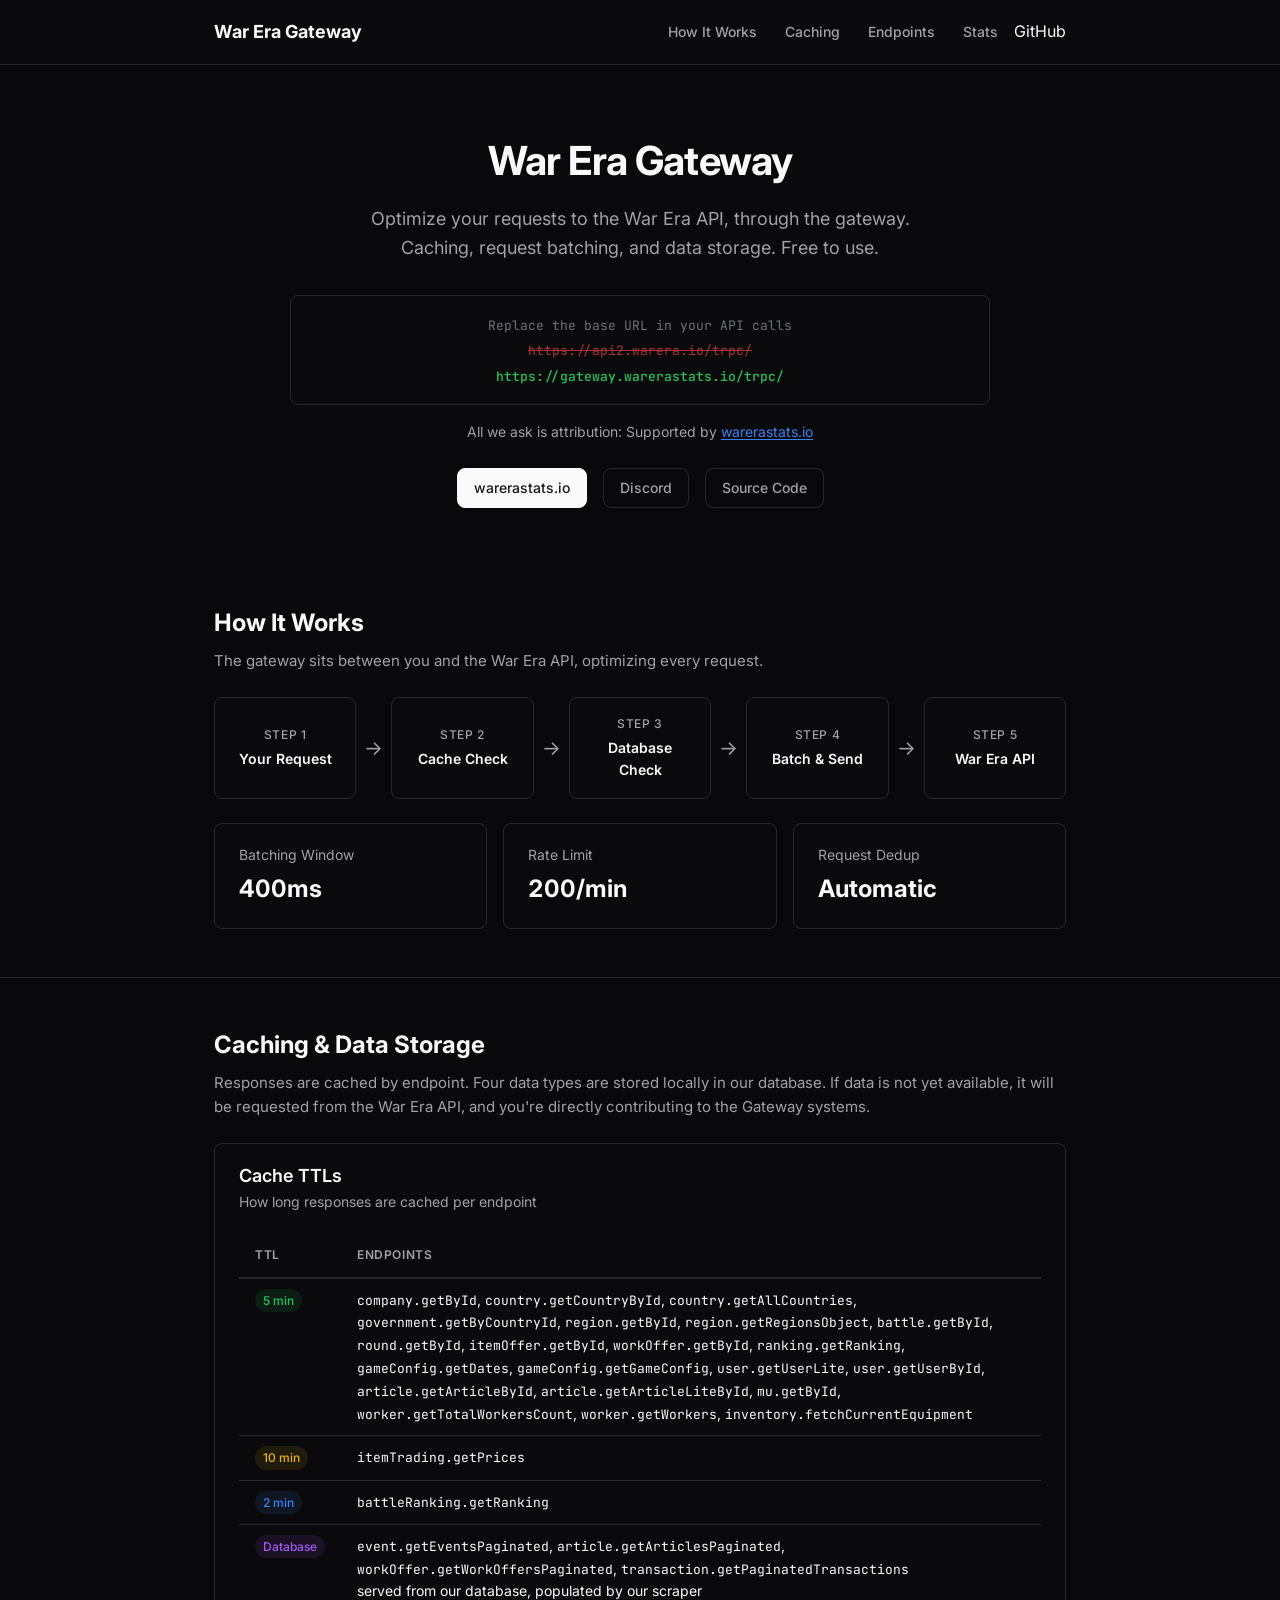
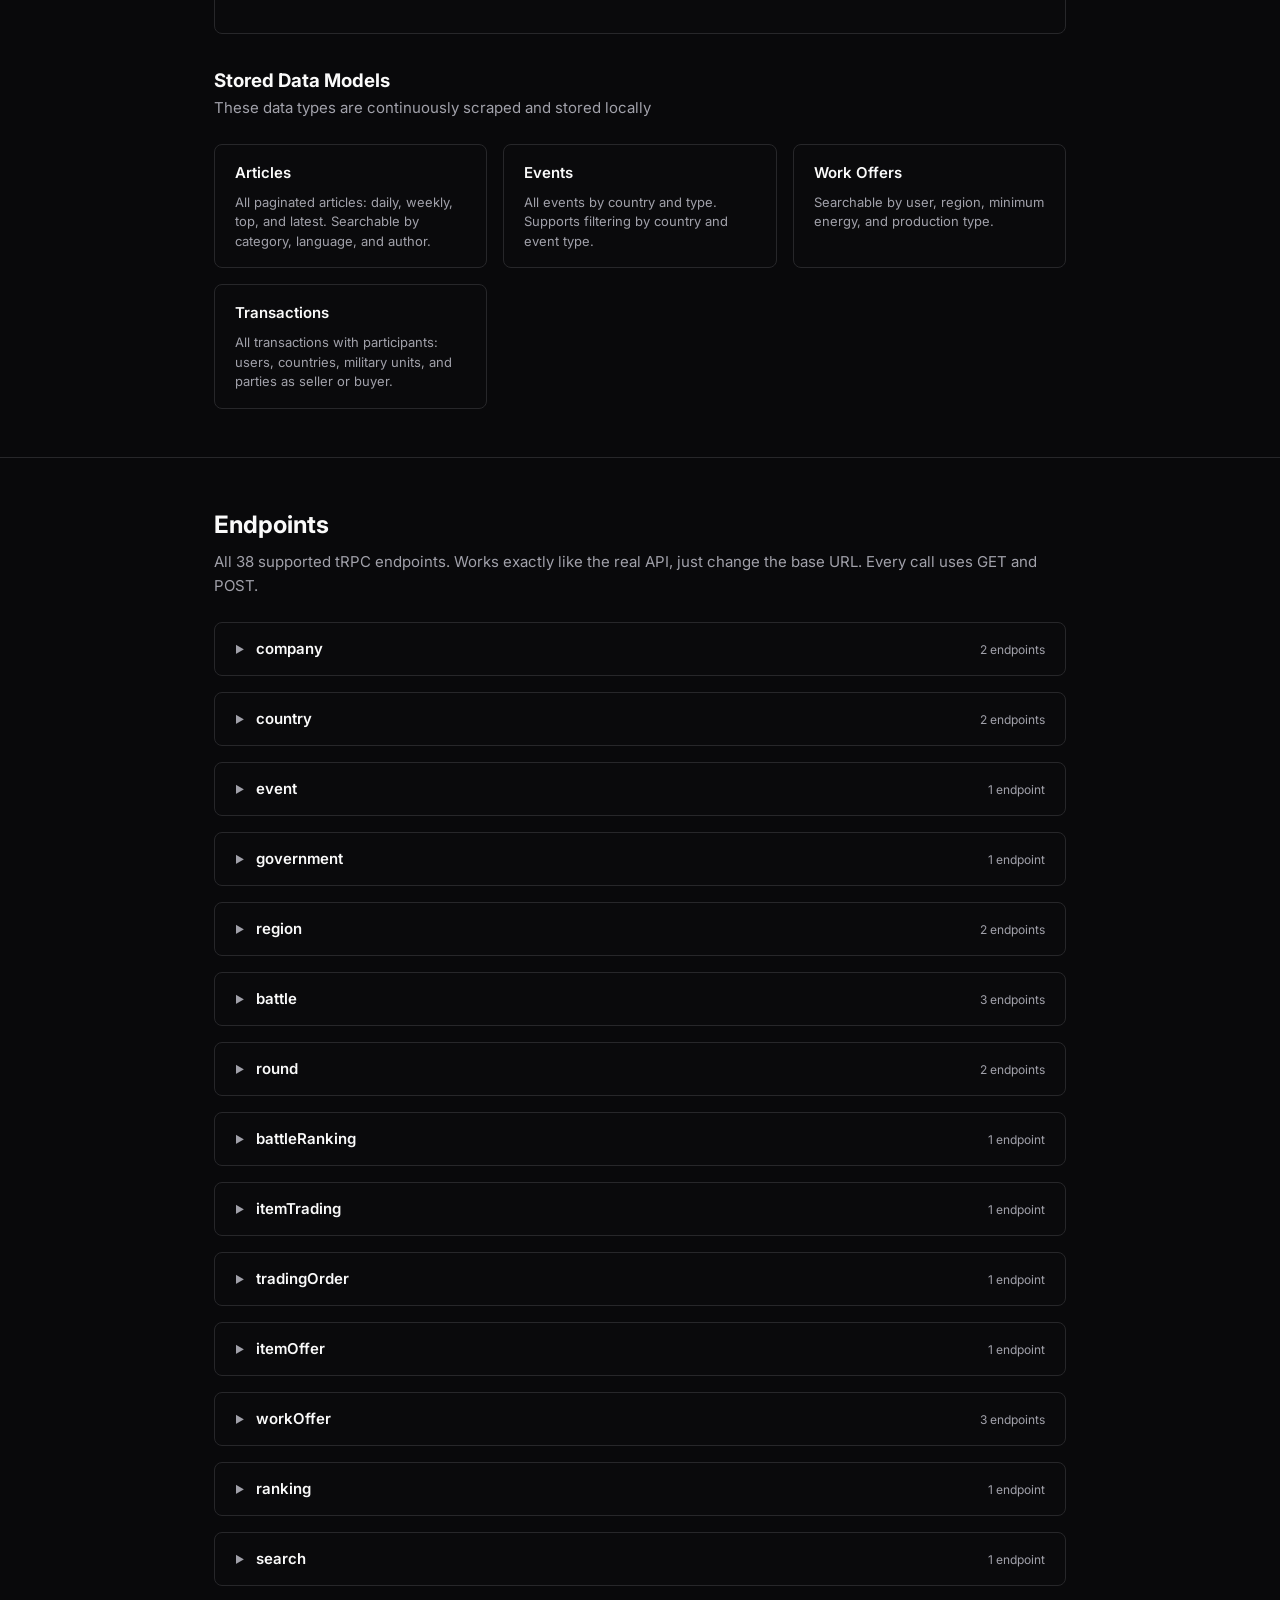
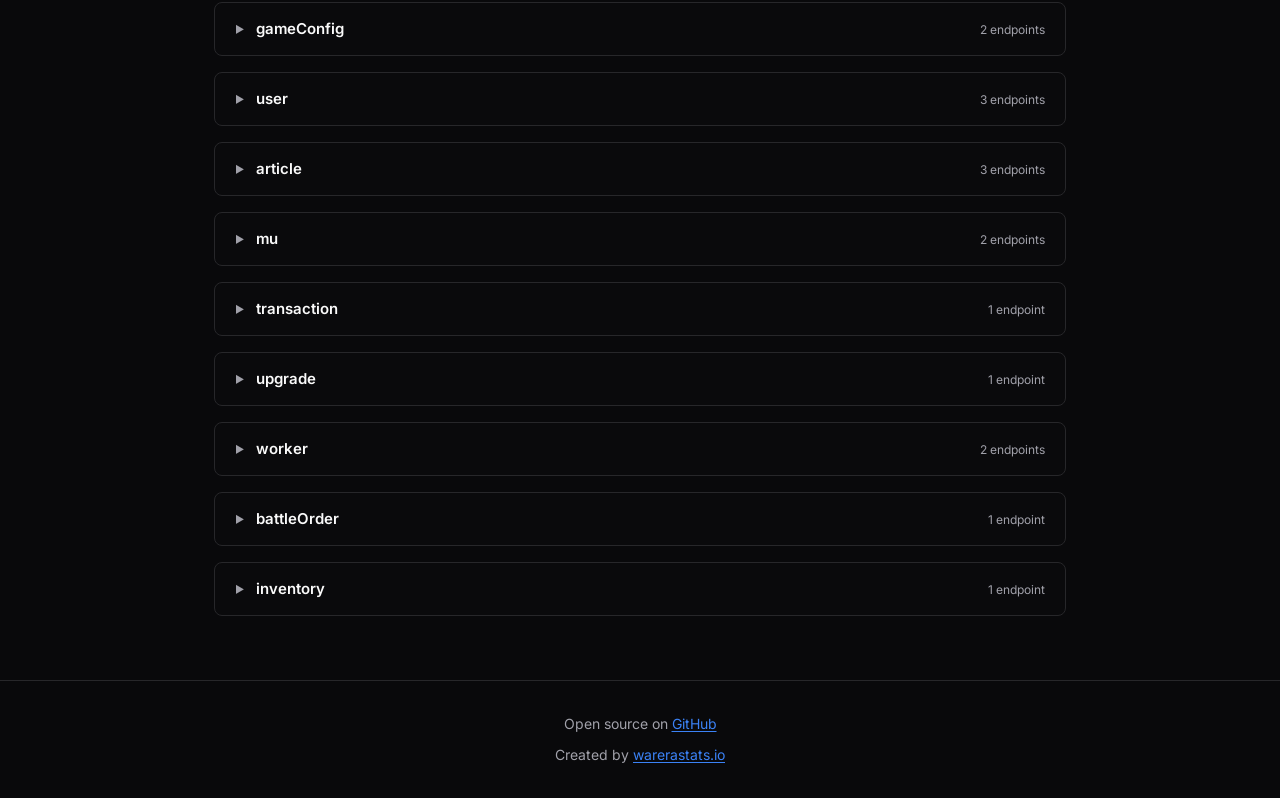
==== commit b0d4faf2: "Statistics page" ====
--- a/static/index.html
+++ b/static/index.html
@@ -24,7 +24,8 @@
           <a href="#how-it-works">How It Works</a>
           <a href="#caching">Caching</a>
           <a href="#endpoints">Endpoints</a>
-          <a
+          <a href="/stats">Stats</a>
+          <aa
             href="https://github.com/Hattorius/War-Era-Gateway"
             target="_blank"
             rel="noopener"
--- a/static/style.css
+++ b/static/style.css
@@ -598,6 +598,131 @@
     text-underline-offset: 2px;
 }
 
+/* Stats page */
+
+.nav-active {
+    color: var(--foreground) !important;
+}
+
+.chart-legend {
+    display: flex;
+    gap: 1.5rem;
+    margin-bottom: 1rem;
+    font-size: 0.8125rem;
+    color: var(--muted-foreground);
+}
+
+.chart-legend-item {
+    display: flex;
+    align-items: center;
+    gap: 0.375rem;
+}
+
+.chart-legend-dot {
+    width: 0.625rem;
+    height: 0.625rem;
+    border-radius: 2px;
+    flex-shrink: 0;
+}
+
+.hourly-chart {
+    display: flex;
+    align-items: flex-end;
+    gap: 2px;
+    height: 180px;
+    overflow-x: auto;
+}
+
+.chart-col {
+    display: flex;
+    flex-direction: column;
+    align-items: center;
+    flex: 1;
+    min-width: 28px;
+    height: 100%;
+}
+
+.chart-bars {
+    display: flex;
+    align-items: flex-end;
+    gap: 2px;
+    flex: 1;
+    width: 100%;
+}
+
+.chart-bar {
+    flex: 1;
+    border-radius: 2px 2px 0 0;
+    min-height: 1px;
+    transition: height 0.3s ease;
+}
+
+.chart-bar-received {
+    background-color: var(--info);
+}
+
+.chart-bar-forwarded {
+    background-color: var(--warning);
+}
+
+.chart-label {
+    font-size: 0.625rem;
+    color: var(--muted-foreground);
+    margin-top: 0.375rem;
+    font-family: var(--font-mono);
+    white-space: nowrap;
+}
+
+.methods-table {
+    width: 100%;
+    border-collapse: collapse;
+    font-size: 0.875rem;
+}
+
+.methods-table thead {
+    border-bottom: 2px solid var(--border);
+}
+
+.methods-table th {
+    text-align: left;
+    padding: 0.75rem 1rem;
+    font-weight: 600;
+    color: var(--muted-foreground);
+    font-size: 0.75rem;
+    text-transform: uppercase;
+    letter-spacing: 0.05em;
+}
+
+.methods-table td {
+    padding: 0.625rem 1rem;
+    border-bottom: 1px solid var(--border);
+    vertical-align: middle;
+}
+
+.methods-table tbody tr:last-child td {
+    border-bottom: none;
+}
+
+.methods-table .mono {
+    font-family: var(--font-mono);
+    font-size: 0.8125rem;
+}
+
+.method-bar-wrap {
+    width: 100%;
+    height: 6px;
+    background-color: var(--secondary);
+    border-radius: 3px;
+    overflow: hidden;
+}
+
+.method-bar {
+    height: 100%;
+    background-color: var(--info);
+    border-radius: 3px;
+    transition: width 0.3s ease;
+}
+
 .footer p + p {
     margin-top: 0.5rem;
 }
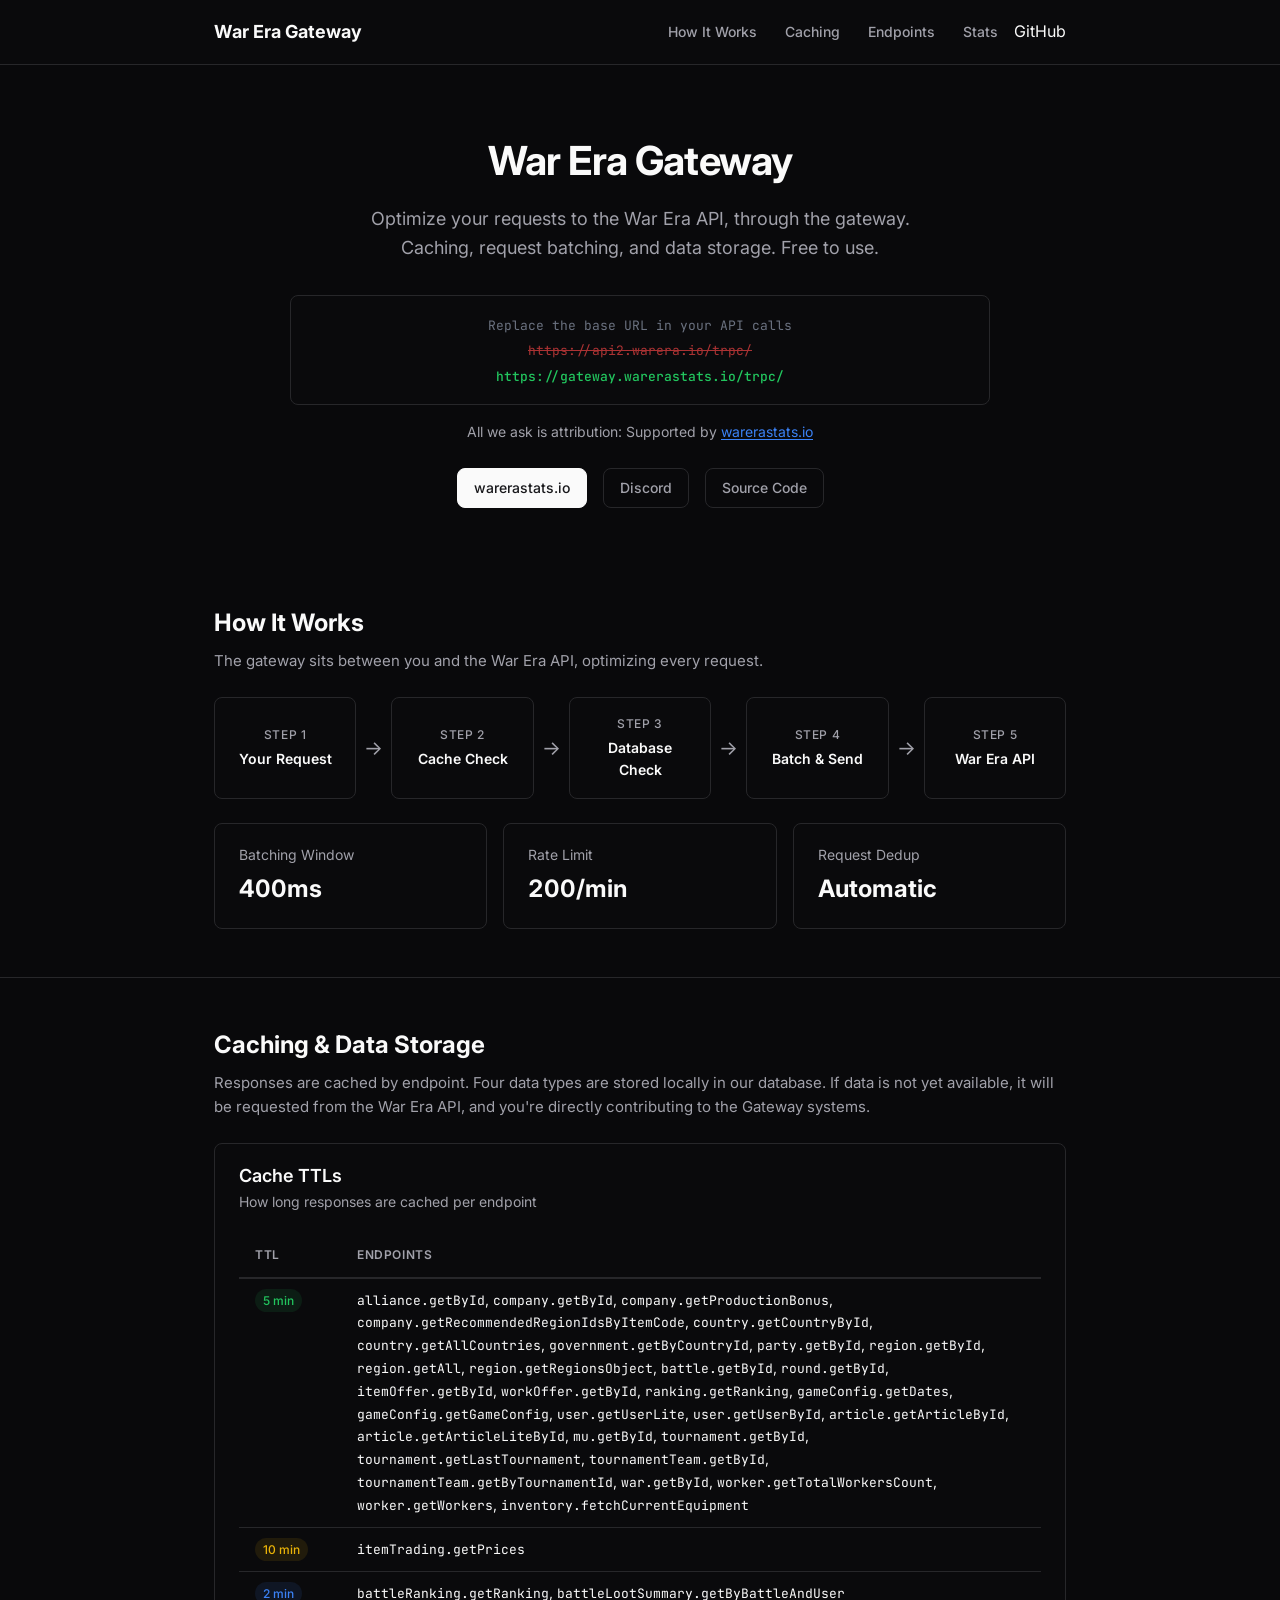
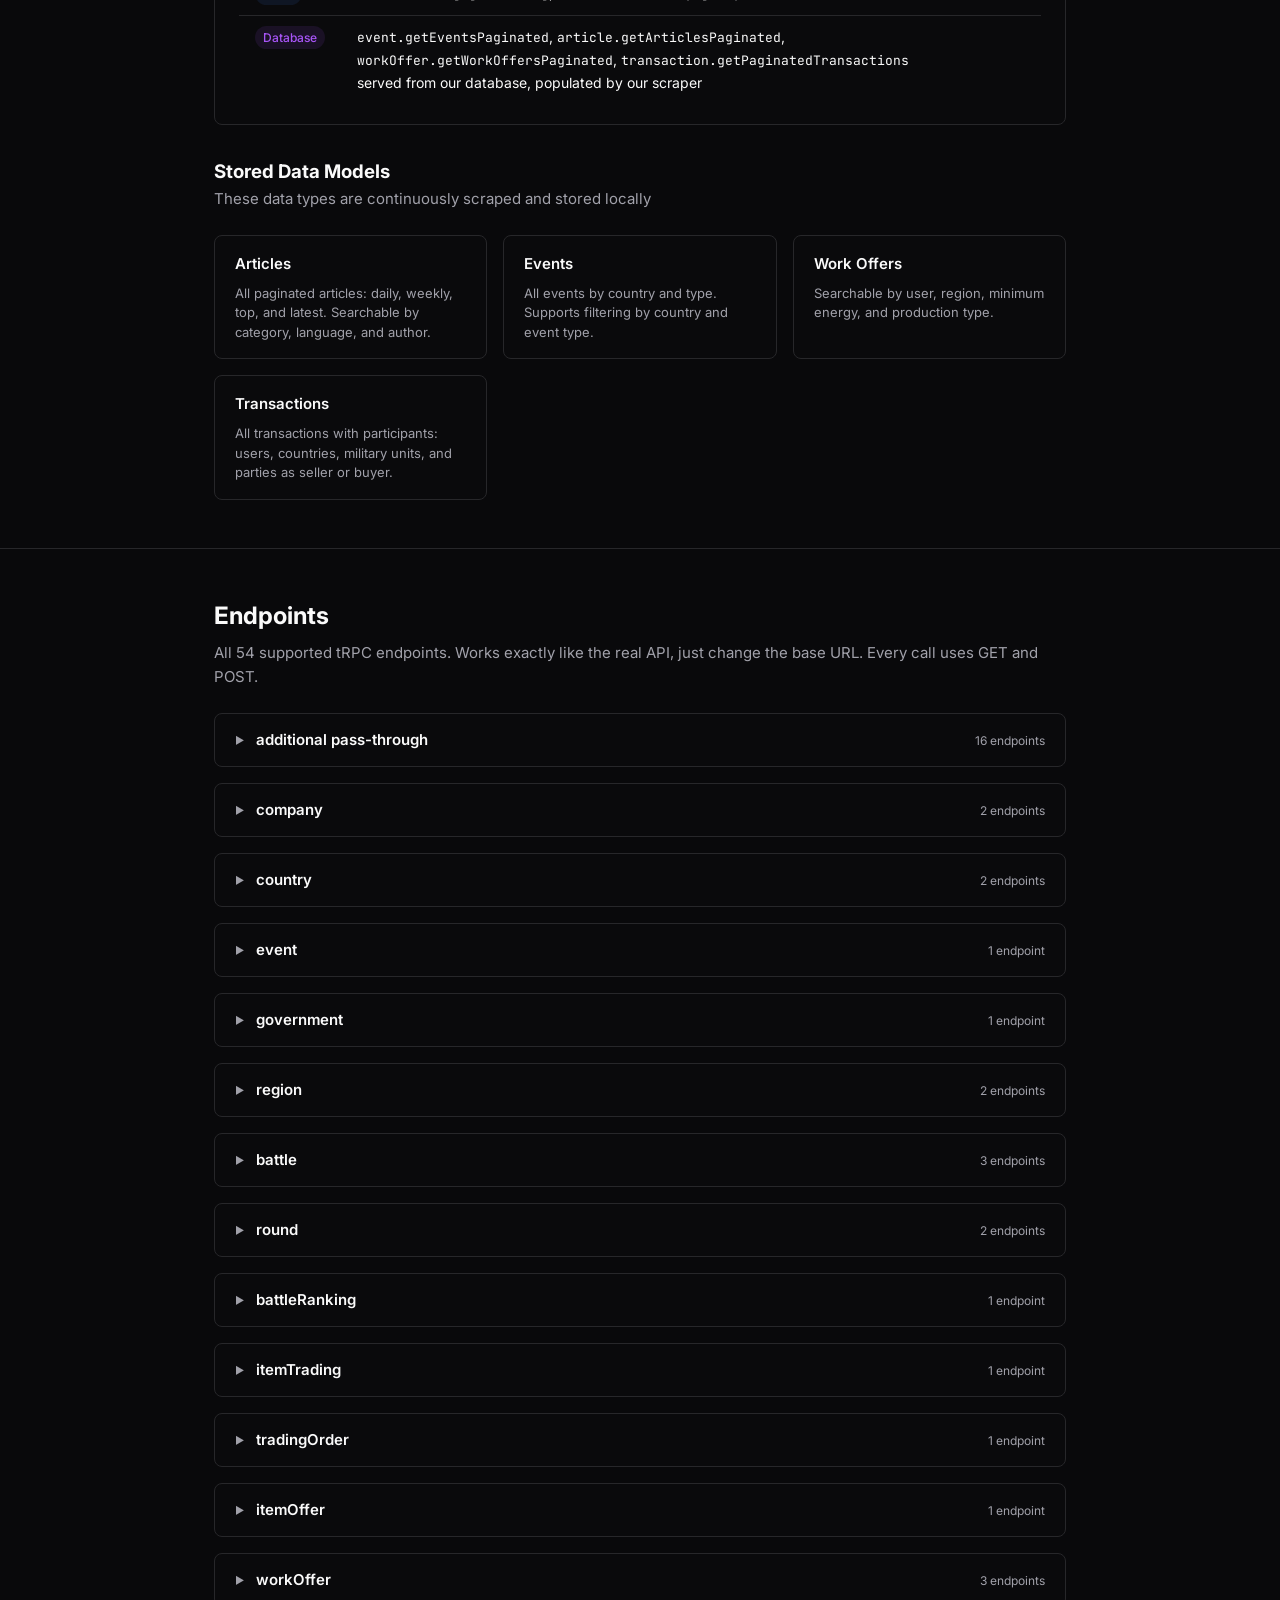
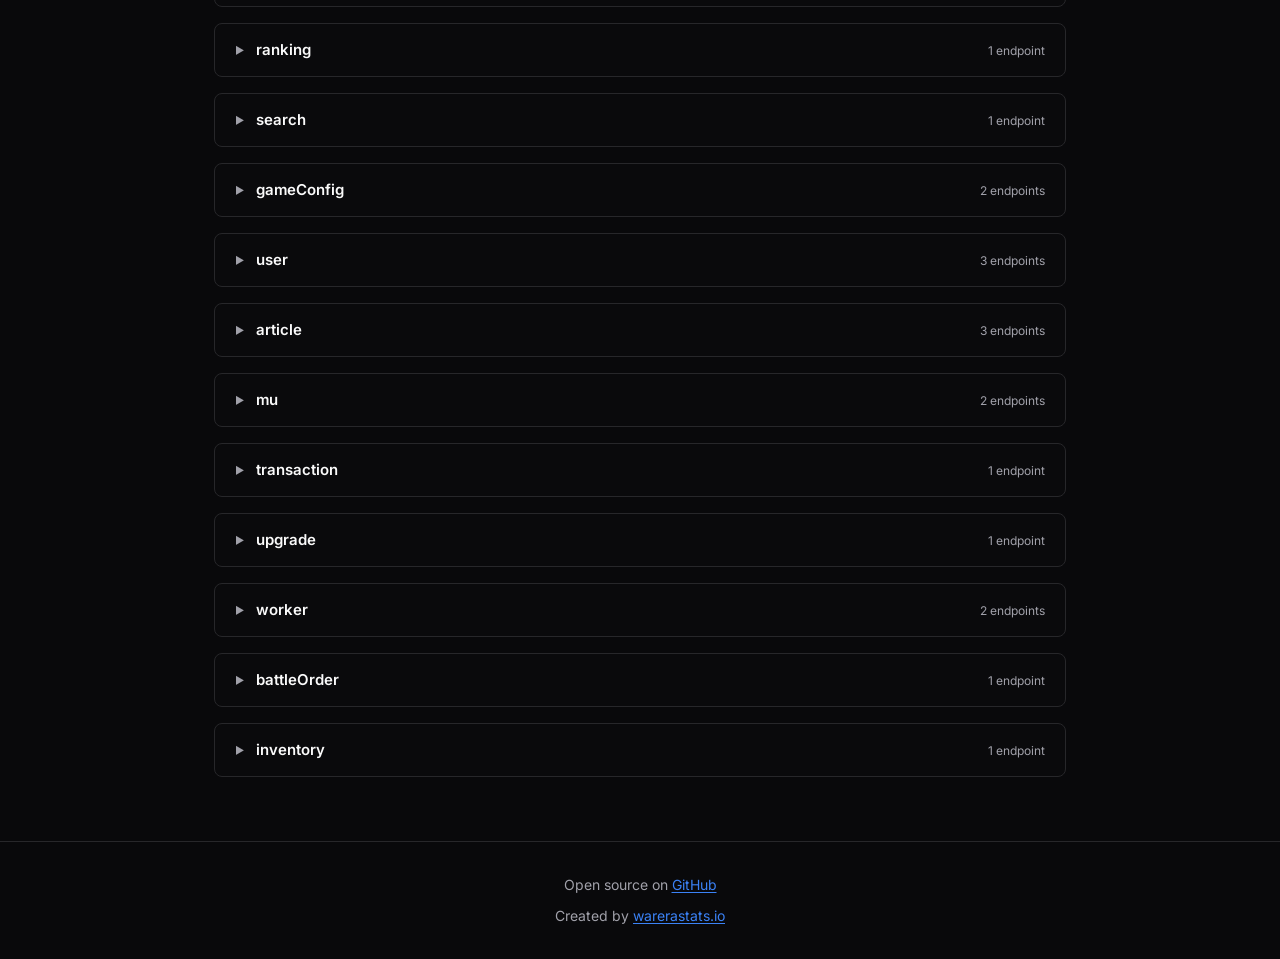
==== commit 61e70c0d: "Add API explorer parity endpoints" ====
--- a/static/index.html
+++ b/static/index.html
@@ -169,11 +169,18 @@
                 <tr>
                   <td><span class="badge badge-green">5 min</span></td>
                   <td>
+                    <span class="mono">alliance.getById</span>,
                     <span class="mono">company.getById</span>,
+                    <span class="mono">company.getProductionBonus</span>,
+                    <span class="mono"
+                      >company.getRecommendedRegionIdsByItemCode</span
+                    >,
                     <span class="mono">country.getCountryById</span>,
                     <span class="mono">country.getAllCountries</span>,
                     <span class="mono">government.getByCountryId</span>,
+                    <span class="mono">party.getById</span>,
                     <span class="mono">region.getById</span>,
+                    <span class="mono">region.getAll</span>,
                     <span class="mono">region.getRegionsObject</span>,
                     <span class="mono">battle.getById</span>,
                     <span class="mono">round.getById</span>,
@@ -187,6 +194,11 @@
                     <span class="mono">article.getArticleById</span>,
                     <span class="mono">article.getArticleLiteById</span>,
                     <span class="mono">mu.getById</span>,
+                    <span class="mono">tournament.getById</span>,
+                    <span class="mono">tournament.getLastTournament</span>,
+                    <span class="mono">tournamentTeam.getById</span>,
+                    <span class="mono">tournamentTeam.getByTournamentId</span>,
+                    <span class="mono">war.getById</span>,
                     <span class="mono">worker.getTotalWorkersCount</span>,
                     <span class="mono">worker.getWorkers</span>,
                     <span class="mono">inventory.fetchCurrentEquipment</span>
@@ -198,7 +210,12 @@
                 </tr>
                 <tr>
                   <td><span class="badge badge-blue">2 min</span></td>
-                  <td><span class="mono">battleRanking.getRanking</span></td>
+                  <td>
+                    <span class="mono">battleRanking.getRanking</span>,
+                    <span class="mono"
+                      >battleLootSummary.getByBattleAndUser</span
+                    >
+                  </td>
                 </tr>
                 <tr>
                   <td><span class="badge badge-purple">Database</span></td>
@@ -259,10 +276,52 @@
         <div class="section-header">
           <h2>Endpoints</h2>
           <p>
-            All 38 supported tRPC endpoints. Works exactly like the real API,
+            All 54 supported tRPC endpoints. Works exactly like the real API,
             just change the base URL. Every call uses GET and POST.
           </p>
         </div>
+
+        <details class="endpoint-group">
+          <summary>
+            additional pass-through
+            <span class="tag-count">16 endpoints</span>
+          </summary>
+          <div class="endpoint-group-content">
+            <div class="endpoint">
+              <div class="endpoint-name">Explorer parity additions</div>
+              <div class="endpoint-desc">
+                These endpoints are enabled in the gateway whitelist and are
+                forwarded to the War Era API. Cached routes use the TTLs shown
+                above; paginated and search routes are pass-through unless they
+                already have database-backed handling.
+              </div>
+              <p class="no-params">
+                <span class="mono">alliance.getById</span>,
+                <span class="mono">alliance.getManyPaginated</span>,
+                <span class="mono"
+                  >battleLootSummary.getByBattleAndUser</span
+                >,
+                <span class="mono">company.getProductionBonus</span>,
+                <span class="mono"
+                  >company.getRecommendedRegionIdsByItemCode</span
+                >,
+                <span class="mono"
+                  >mercenaryContractAuction.getPaginatedAuctions</span
+                >,
+                <span class="mono">party.getById</span>,
+                <span class="mono">party.getManyPaginated</span>,
+                <span class="mono">region.getAll</span>,
+                <span class="mono">search.searchMus</span>,
+                <span class="mono">search.searchUsers</span>,
+                <span class="mono">tournament.getById</span>,
+                <span class="mono">tournament.getLastTournament</span>,
+                <span class="mono">tournamentTeam.getById</span>,
+                <span class="mono">tournamentTeam.getByTournamentId</span>,
+                <span class="mono">war.getById</span>
+              </p>
+            </div>
+          </div>
+        </details>
 
         <details class="endpoint-group">
           <summary>company <span class="tag-count">2 endpoints</span></summary>
